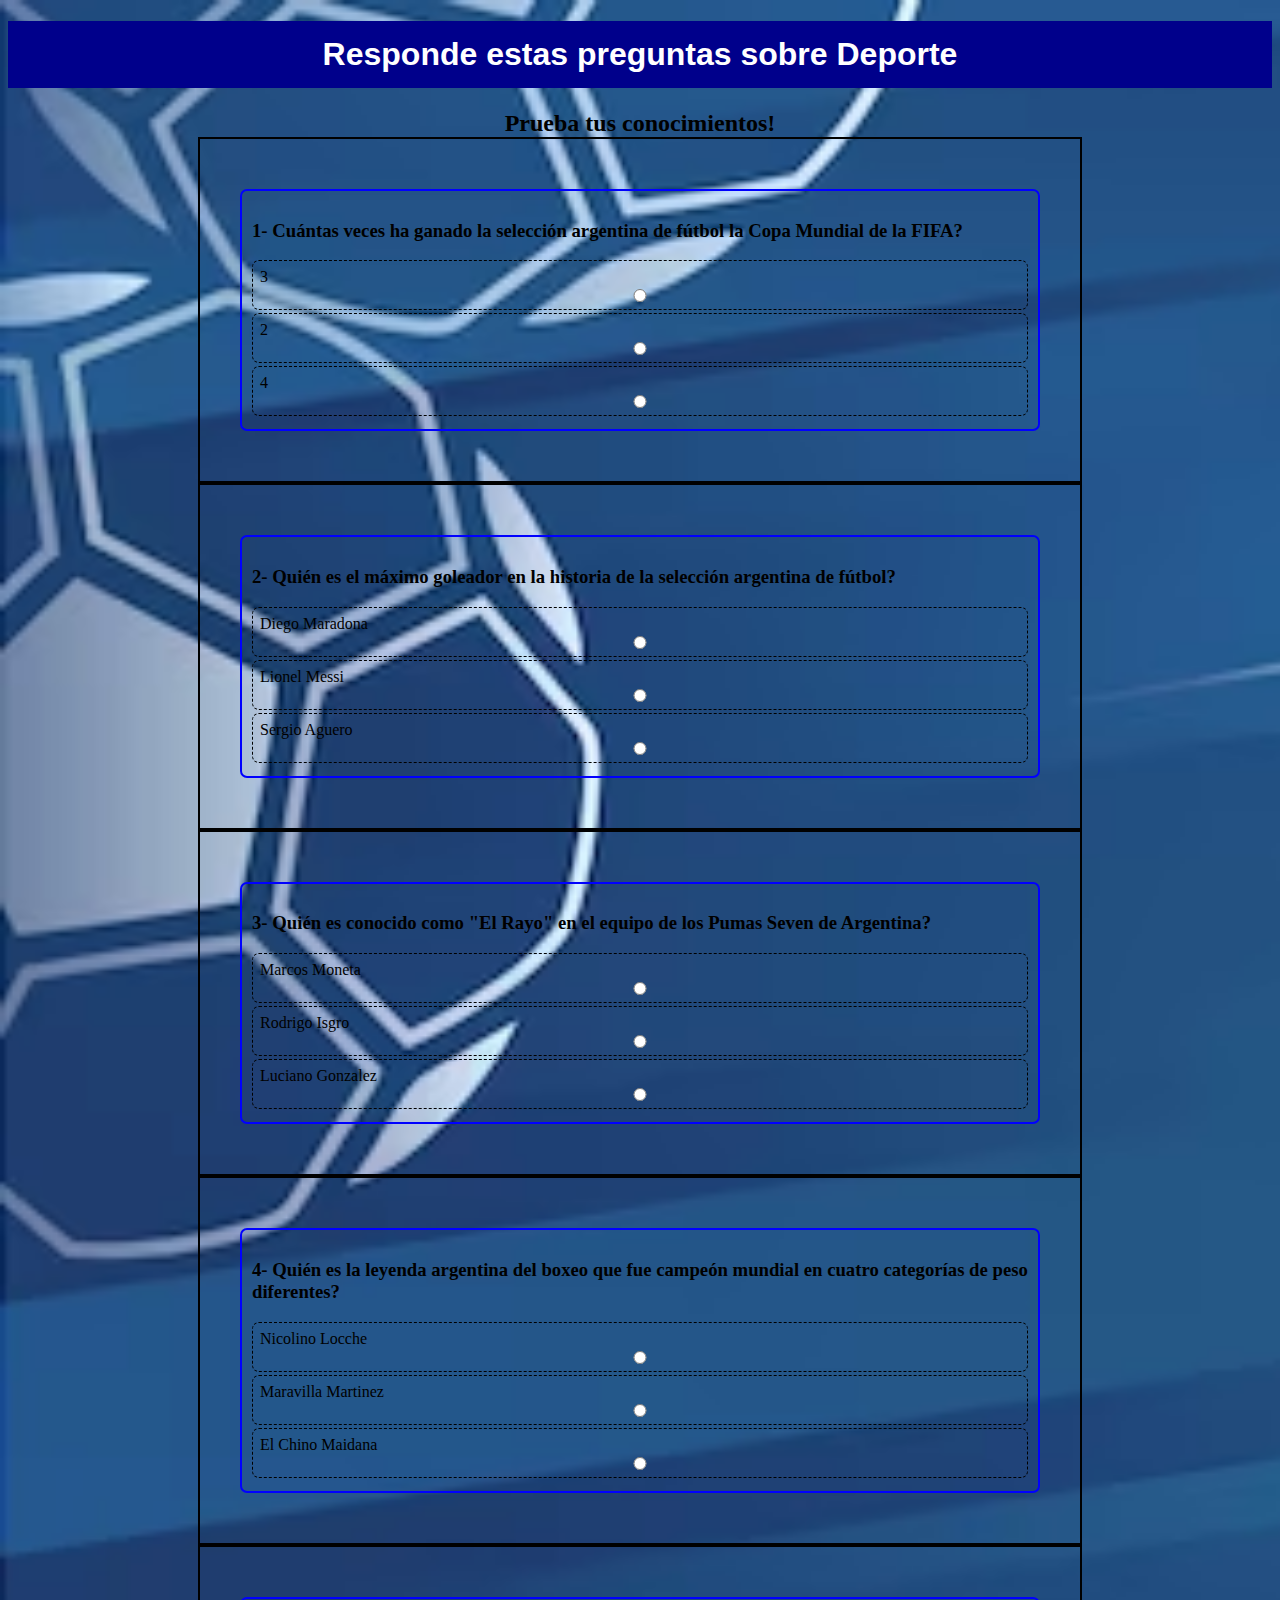
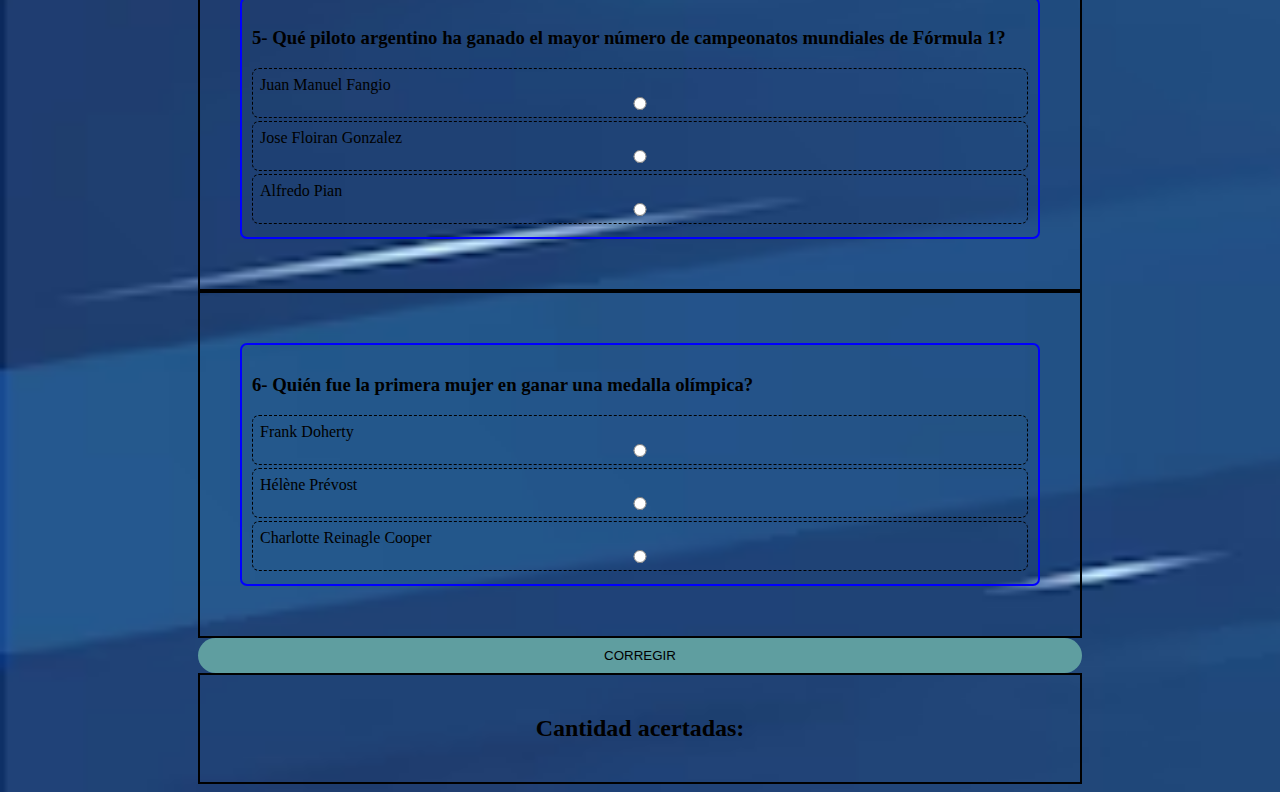
==== deporte.html @ 6086ae2c "Generados cambios" ====
<!DOCTYPE html>
<html lang="en">
<head>
    <link rel=preconnect" href="https://fonts.googleapis.com">
    <link rel="preconnect" href="https://fonts.gstatic.com" crossorigin>
    <link href="https://fonts.googleapis.com/css2?family=Anton&display=swap" rel="stylesheet">
    <link rel="shortcut icon" href="imagenes/fav_icono.png">
    <link rel="stylesheet" href="estilo.css">
    <meta charset="UTF-8">
    <meta content="Amparo_Aresca_y_Franco_Gorostiaga" name="nombre">
    <meta content=" quiz,cultura" name="keywords">
    <title>deporte</title>

</head>
<body class="contenido">
<header>
    <h1 class="tituloDep">Responde estas preguntas sobre Deporte</h1>
    <h2 class="tituloDep2">Prueba tus conocimientos!</h2>
</header>

<div>
    <section class="pr">
        <h3>1- Cuántas veces ha ganado la selección argentina de fútbol la Copa Mundial de la FIFA?</h3>
        <label for="p0">3
            <input type="radio" name="p0" id="p0" value="1">
        </label>
        <label for="p1">2
            <input type="radio" name="p0" id="p1" value="2">
        </label>
        <label for="p2">4
            <input type="radio" name="p0" id="p2" value="3">
        </label>
    </section>
</div>

<div>
    <section class="pr">
        <h3>2- Quién es el máximo goleador en la historia de la selección argentina de fútbol?</h3>
        <label for="p3"> Diego Maradona
            <input type="radio" name="p1" id="p3" value="1">
        </label>
        <label for="p4">Lionel Messi
            <input type="radio" name="p1" id="p4" value="2">
        </label>
        <label for="p5">Sergio Aguero
            <input type="radio" name="p1" id="p5" value="3">
        </label>
    </section>
</div>

<div>
    <section class="pr">
        <h3>3- Quién es conocido como "El Rayo" en el equipo de los Pumas Seven de Argentina?</h3>
        <label for="p6">Marcos Moneta
            <input type="radio" name="p2" id="p6" value="1">
        </label>
        <label for="p7">Rodrigo Isgro
            <input type="radio" name="p2" id="p7" value="2">
        </label>
        <label for="p8">Luciano Gonzalez
            <input type="radio" name="p2" id="p8" value="3">
        </label>
    </section>
</div>

<div>
    <section class="pr">
        <h3>4- Quién es la leyenda argentina del boxeo que fue campeón mundial en cuatro categorías de peso diferentes?</h3>
        <label for="p9">Nicolino Locche
            <input type="radio" name="p3" id="p9" value="1">
        </label>
        <label for="p10"> Maravilla Martinez
            <input type="radio" name="p3" id="p10" value="2">
        </label>
        <label for="p11">El Chino Maidana
            <input type="radio" name="p3" id="p11" value="3">
        </label>
    </section>
</div>

<div>
    <section class="pr">
        <h3>5- Qué piloto argentino ha ganado el mayor número de campeonatos mundiales de Fórmula 1?</h3>
        <label for="p12">Juan Manuel Fangio
            <input type="radio" name="p4" id="p12" value="1">
        </label>
        <label for="p13">Jose Floiran Gonzalez
            <input type="radio" name="p4" id="p13" value="2">
        </label>
        <label for="p14">Alfredo Pian
            <input type="radio" name="p4" id="p14" value="3">
        </label>
    </section>
</div>

<div>
    <section class="pr">
        <h3>6- Quién fue la primera mujer en ganar una medalla olímpica?</h3>
        <label for="p15">Frank Doherty
            <input type="radio" name="p5" id="p15" value="1">
        </label>
        <label for="p16">Hélène Prévost
            <input type="radio" name="p5" id="p16" value="2">
        </label>
        <label for="p16">Charlotte Reinagle Cooper
            <input type="radio" name="p5" id="p17" value="3">
        </label>
    </section>
</div>
<button class="botonDep">CORREGIR</button>

<div>
        <h2 class="tituloDep2">Cantidad acertadas:<span id="resultado"></span> </h2>
</div>

</body>
</html>
---- estilo.css ----
/*Estilo de Index*/
.PaginaPrincipal{
    background-color: beige;
    background-image: url("imagenes/fondo_quiz.jpg");
    background-size: cover;
    text-align: center;
    font-size: 26px;
}
.TituloPrincipal{
    border: 7px dashed lightpink;
    margin: 10px;
    padding: 5px 30px;
}
#principal{
    width: 100px;
    float: left;
}
.TituloPrincipal{
    font-family: sans-serif;
}
div.especial{
    border: none;
    margin: 30px;
    padding: 5px 30px;
}
a:link , a:visited{
    color: violet;
}
a:hover{
    font-size: 1.1em;
}
a:active{
    font-weight: bold;
}

/*Estilo de Geografia*/

.tituloGeo{
    background: #000;
    color: #fff;
    padding: 15px 0;
    text-align: center;
    font-family: sans-serif;

}
.paginaUno{
    background-image: url("imagenes/fondo_geo.jpeg");
    background-size: cover;

}

.tituloGeo2{
    text-align: center;
    border: none;
    margin: auto;
}
.p{
    border: none;
    border-radius: 7px;
    padding: 10px;
    margin: 10px 0;
}
.container{
    max-width: 700px;
    margin: auto;
    padding: 20px;
}
#p0{
    padding: 10px;
    font-size: 18px;
    width: 620px;
    display: block;
    border-radius: 10px;
    margin-right: auto;
    margin-left: auto;
}
#p1{
    padding: 10px;
    font-size: 18px;
    width: 620px;
    display: block;
    border-radius: 10px;
    margin-right: auto;
    margin-left: auto;
}
#p2{
    padding: 10px;
    font-size: 18px;
    width: 620px;
    display: block;
    border-radius: 10px;
    margin-right: auto;
    margin-left: auto;
}
#p3{
    padding: 10px;
    font-size: 18px;
    width: 620px;
    display: block;
    border-radius: 10px;
    margin-right: auto;
    margin-left: auto;
}
#p4{
    padding: 10px;
    font-size: 18px;
    width: 620px;
    display: block;
    border-radius: 10px;
    margin-right: auto;
    margin-left: auto;
}
#p5{
    padding: 10px;
    font-size: 18px;
    width: 620px;
    display: block;
    border-radius: 10px;
    margin-right: auto;
    margin-left: auto;
}
#p6{
    padding: 10px;
    font-size: 18px;
    width: 620px;
    display: block;
    border-radius: 10px;
    margin-right: auto;
    margin-left: auto;
}
#p7{
    padding: 10px;
    font-size: 18px;
    width: 620px;
    display: block;
    border-radius: 10px;
    margin-right: auto;
    margin-left: auto;
}
#p8{
    padding: 10px;
    font-size: 18px;
    width: 620px;
    display: block;
    border-radius: 10px;
    margin-right: auto;
    margin-left: auto;
}
#p9{
    padding: 10px;
    font-size: 18px;
    width: 620px;
    display: block;
    border-radius: 10px;
    margin-right: auto;
    margin-left: auto;
}
#p10{
    padding: 10px;
    font-size: 18px;
    width: 620px;
    display: block;
    border-radius: 10px;
    margin-right: auto;
    margin-left: auto;
}
#p11{
    padding: 10px;
    font-size: 18px;
    width: 620px;
    display: block;
    border-radius: 10px;
    margin-right: auto;
    margin-left: auto;
}
#p12{
    padding: 10px;
    font-size: 18px;
    width: 620px;
    display: block;
    border-radius: 10px;
    margin-right: auto;
    margin-left: auto;
}
#p13{
    padding: 10px;
    font-size: 18px;
    width: 620px;
    display: block;
    border-radius: 10px;
    margin-right: auto;
    margin-left: auto;
}
#p14{
    padding: 10px;
    font-size: 18px;
    width: 620px;
    display: block;
    border-radius: 10px;
    margin-right: auto;
    margin-left: auto;
}
#p15{
    padding: 10px;
    font-size: 18px;
    width: 620px;
    display: block;
    border-radius: 10px;
    margin-right: auto;
    margin-left: auto;
}
#p16{
    padding: 10px;
    font-size: 18px;
    width: 620px;
    display: block;
    border-radius: 10px;
    margin-right: auto;
    margin-left: auto;
}
#p17{
    padding: 10px;
    font-size: 18px;
    width: 620px;
    display: block;
    border-radius: 10px;
    margin-right: auto;
    margin-left: auto;
}
label{
    display: block;
    padding: 7px;
    border-radius: 7px;
    cursor: pointer;
    border: 1px solid #000000;
    margin-bottom: 3px;
}
label:hover{
    background: lightblue ;
}
.botonGeo{
    width: 60%;
    display: block;
    margin: auto;
    padding: 10px;
    cursor: pointer;
    background-color: aquamarine;
    border-radius: 20px;
    border: none;
}
.botonGeo:hover{
    background: lightseagreen;
}

/*Estilo de Deporte*/

.tituloDep{
    background: darkblue;
    color: #fff;
    padding: 15px 0;
    text-align: center;
    font-family: sans-serif;
}
.contenido{
    background-image: url("imagenes/fondo_depor.jpg");
    background-size: cover;
}
div{
    max-width: 800px;
    border: 2px solid black;
    margin: auto;
    padding: 40px;
}
.tituloDep2 {
    text-align: center;
    border: none;
    margin: auto;
}
.pr{
    border: 2px solid blue;
    border-radius: 7px;
    padding: 10px;
    margin: 10px 0;
}

label{
    display: block;
    padding: 7px;
    border-radius: 7px;
    cursor: pointer;
    border: 1px dashed #000000;
    margin-bottom: 3px;
}
label:hover{
    background: lightsteelblue ;
}
.botonDep{
    width: 70%;
    display: block;
    margin: auto;
    padding: 10px;
    cursor: pointer;
    background-color: cadetblue;
    border-radius: 20px;
    border: none;
}
.botonDep:hover{
    background: darkblue;
}

/*Estilo de Entretenimiento*/

.PaginaDos{
    background-color: lightpink;
    background: linear-gradient(to right, #f175b9, #ffa5b4);
}
.tituloEntre{
    background: plum;
    color: #fff;
    padding: 15px 0;
    text-align: center;
    font-family: sans-serif;
}
.tituloEntre2{
    text-align: center;
    border: none;
    margin: auto;
    color: slateblue;
}
.botonEntre{
    width: 40%;
    display: block;
    margin: auto;
    padding: 10px;
    cursor: pointer;
    background-color: lightpink;
    border-radius: 50px;
    border: none;
}
.botonEntre:hover{
    background: deeppink;
}
.entreteni{
    display: block;
    padding: 1px;
    border-radius: 0;
    cursor: pointer;
    border: none;
    margin-bottom: 2px;
}

.entreteni:hover{
    background: none;
}
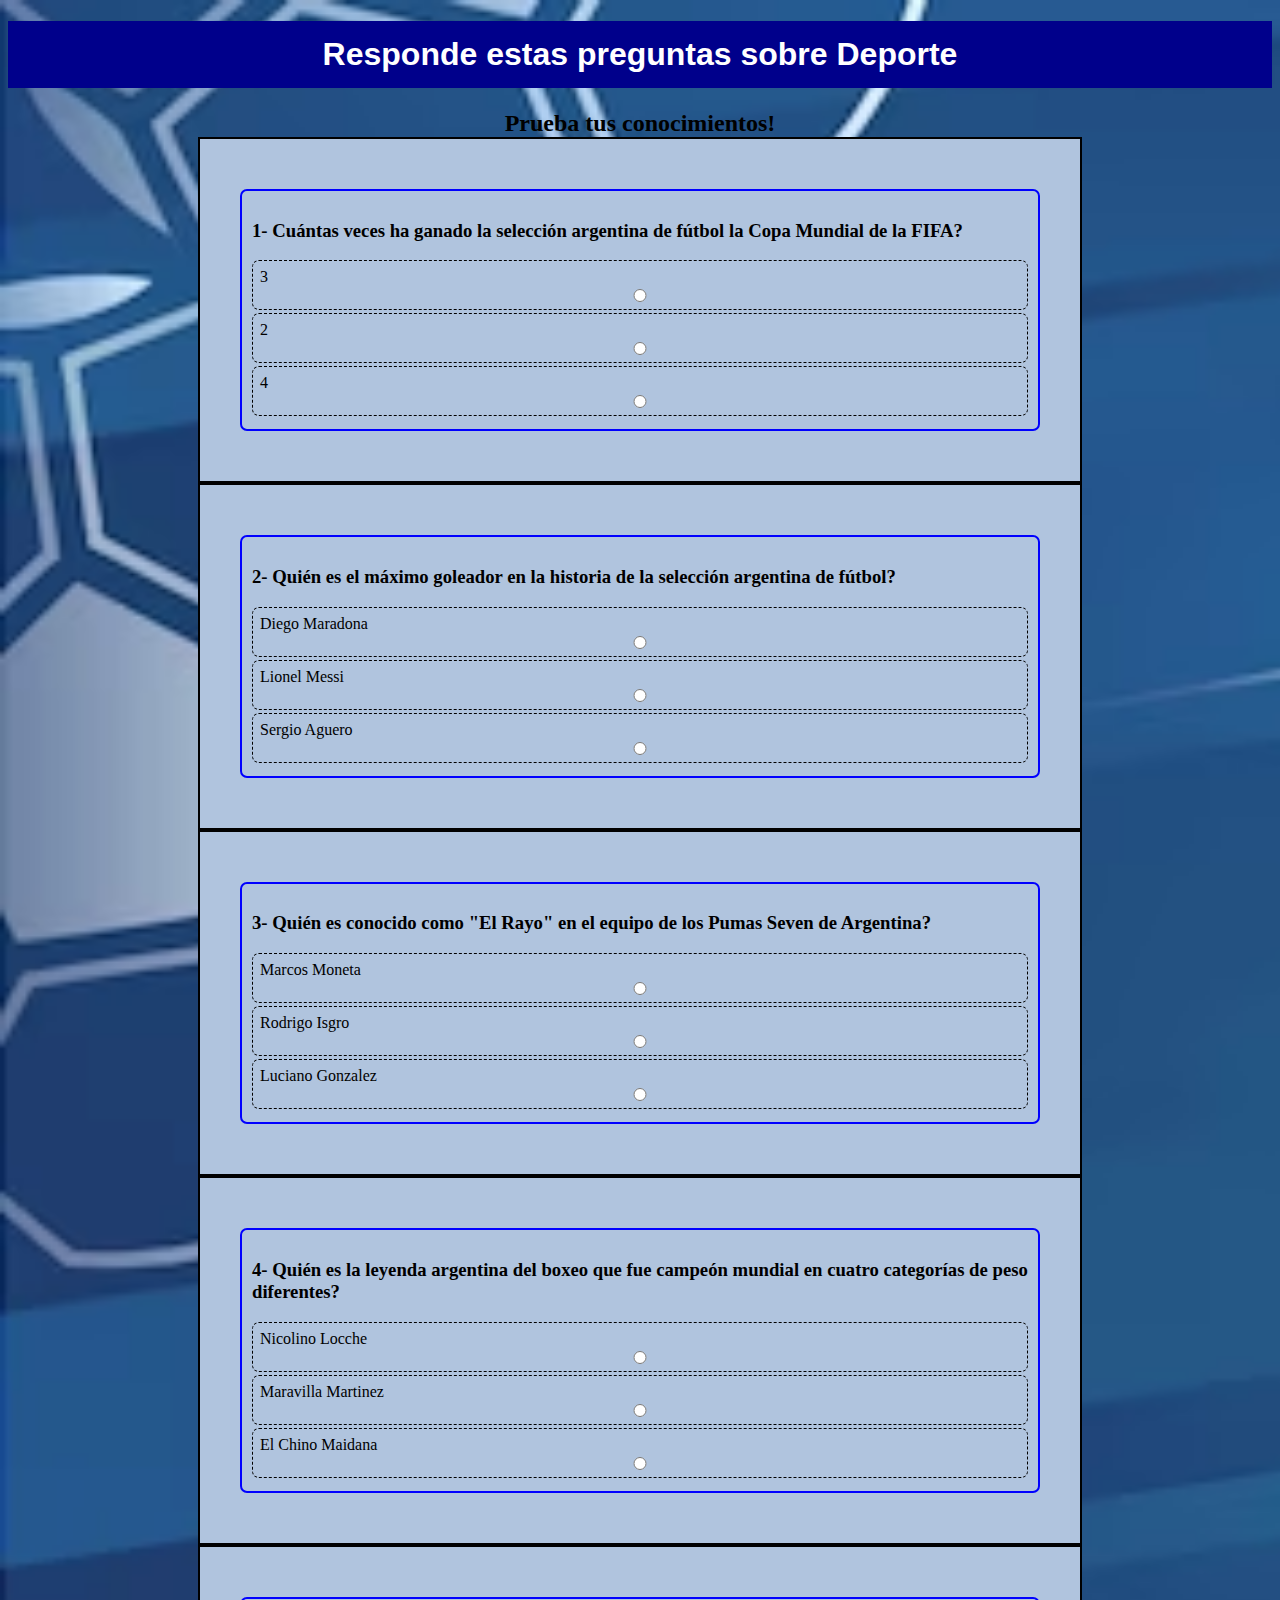
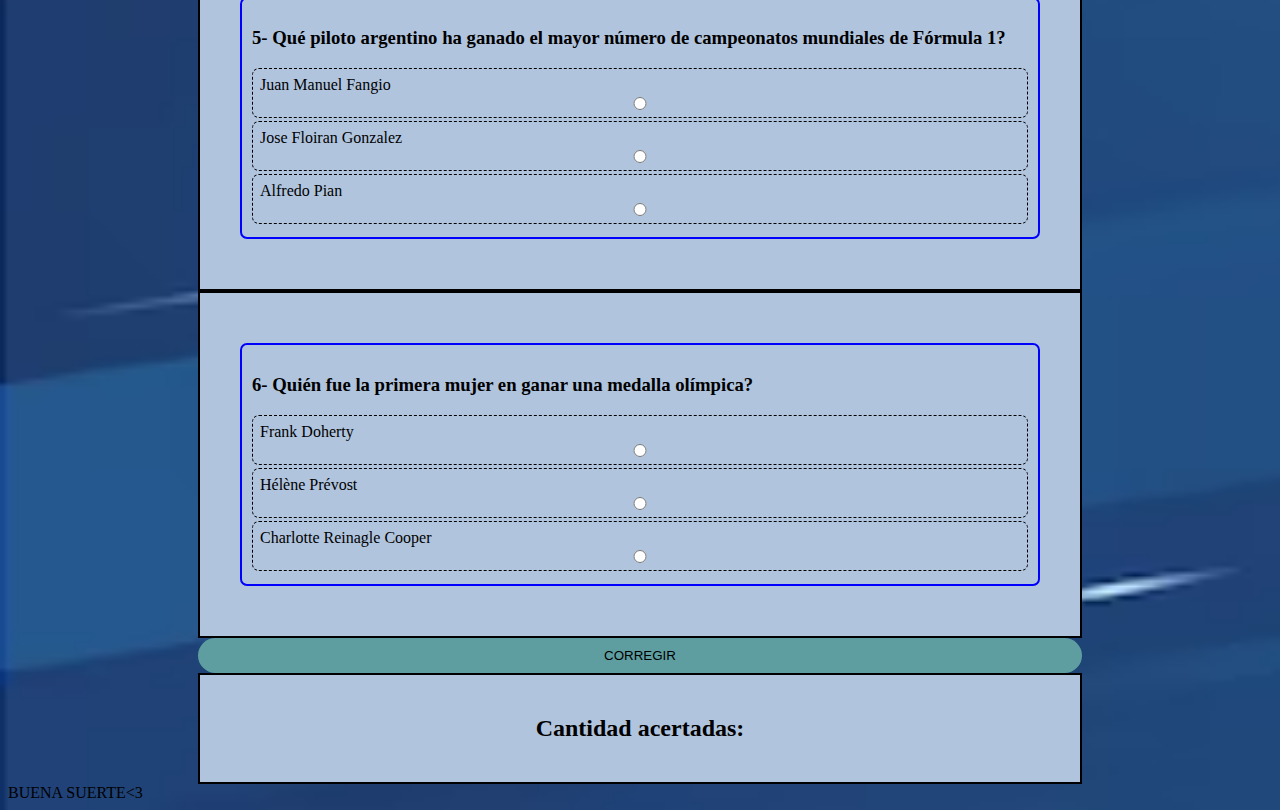
==== commit ae3c88c6: "se agrego footer" ====
--- a/deporte.html
+++ b/deporte.html
@@ -112,6 +112,8 @@
 <div>
         <h2 class="tituloDep2">Cantidad acertadas:<span id="resultado"></span> </h2>
 </div>
-
+<footer>
+    BUENA SUERTE<3
+</footer>
 </body>
-</html>+</html>
--- a/estilo.css
+++ b/estilo.css
@@ -266,6 +266,7 @@
     background-size: cover;
 }
 div{
+    background-color: lightsteelblue;
     max-width: 800px;
     border: 2px solid black;
     margin: auto;
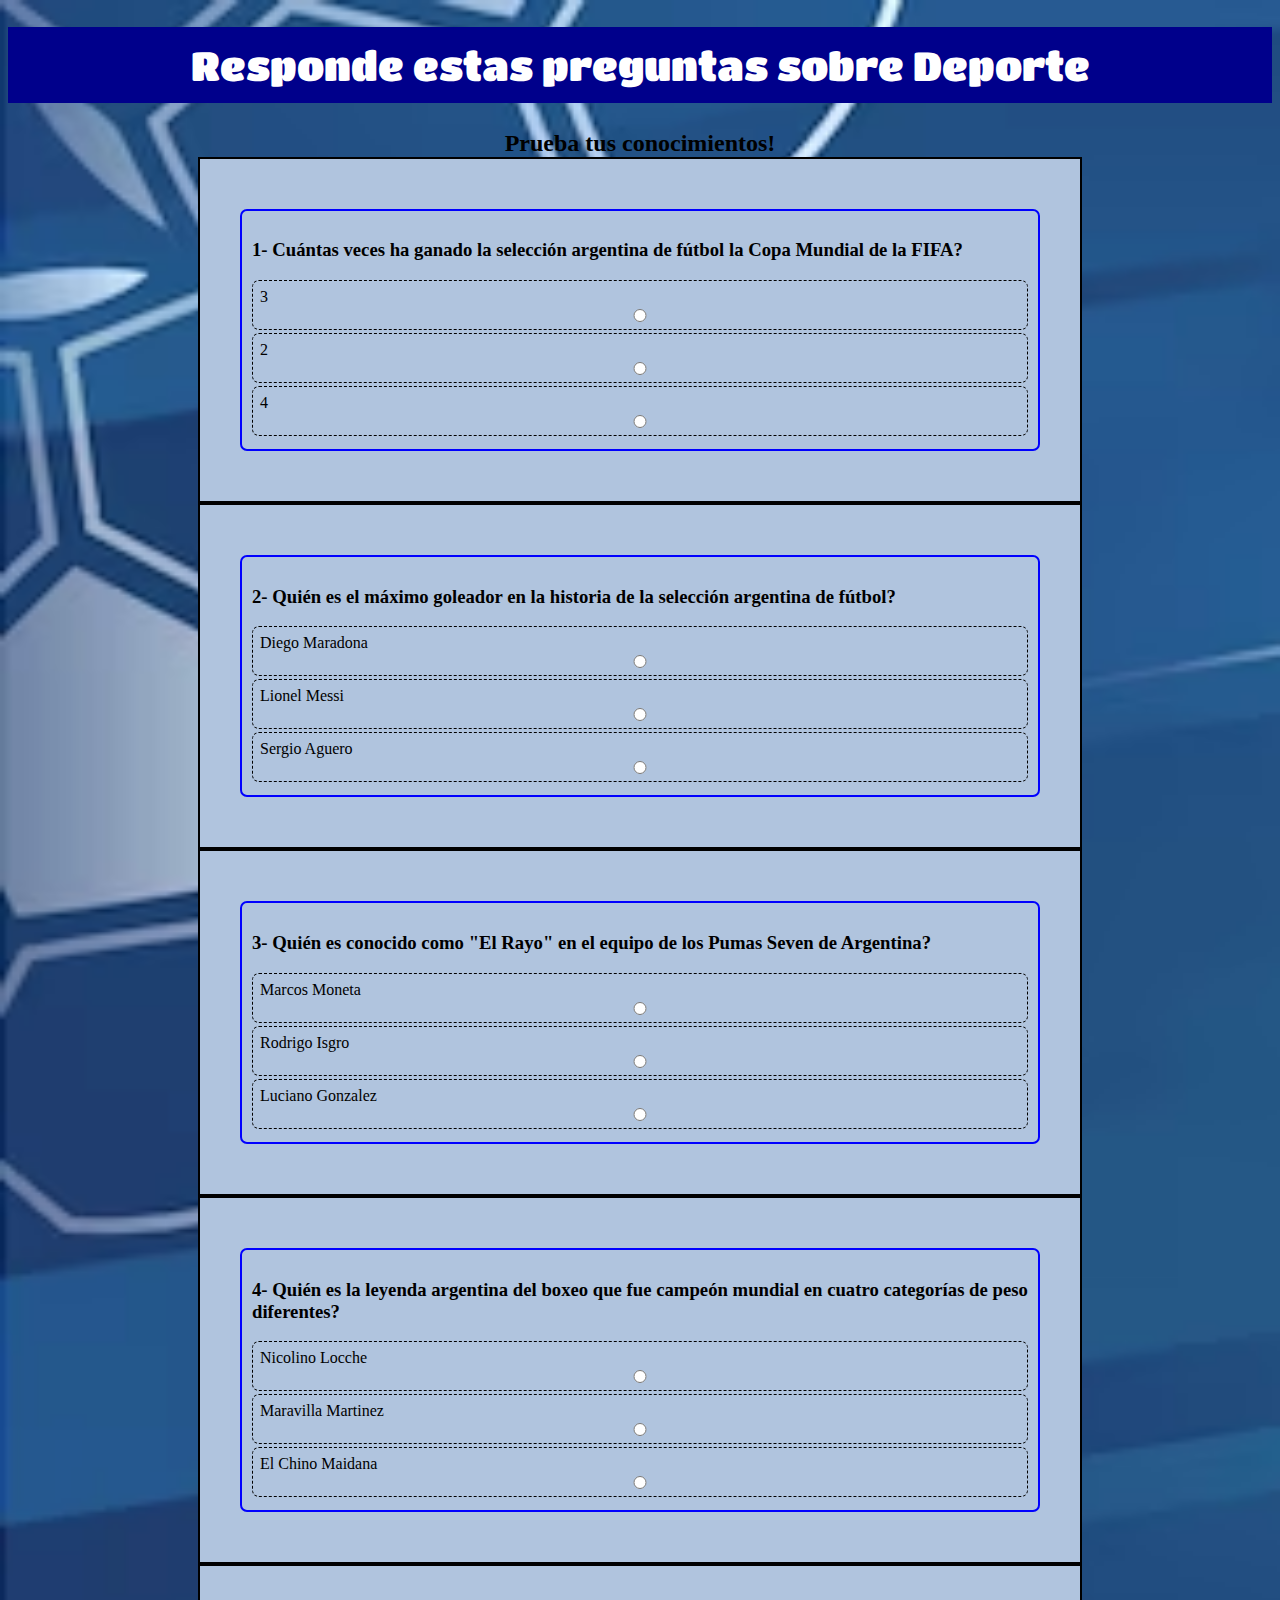
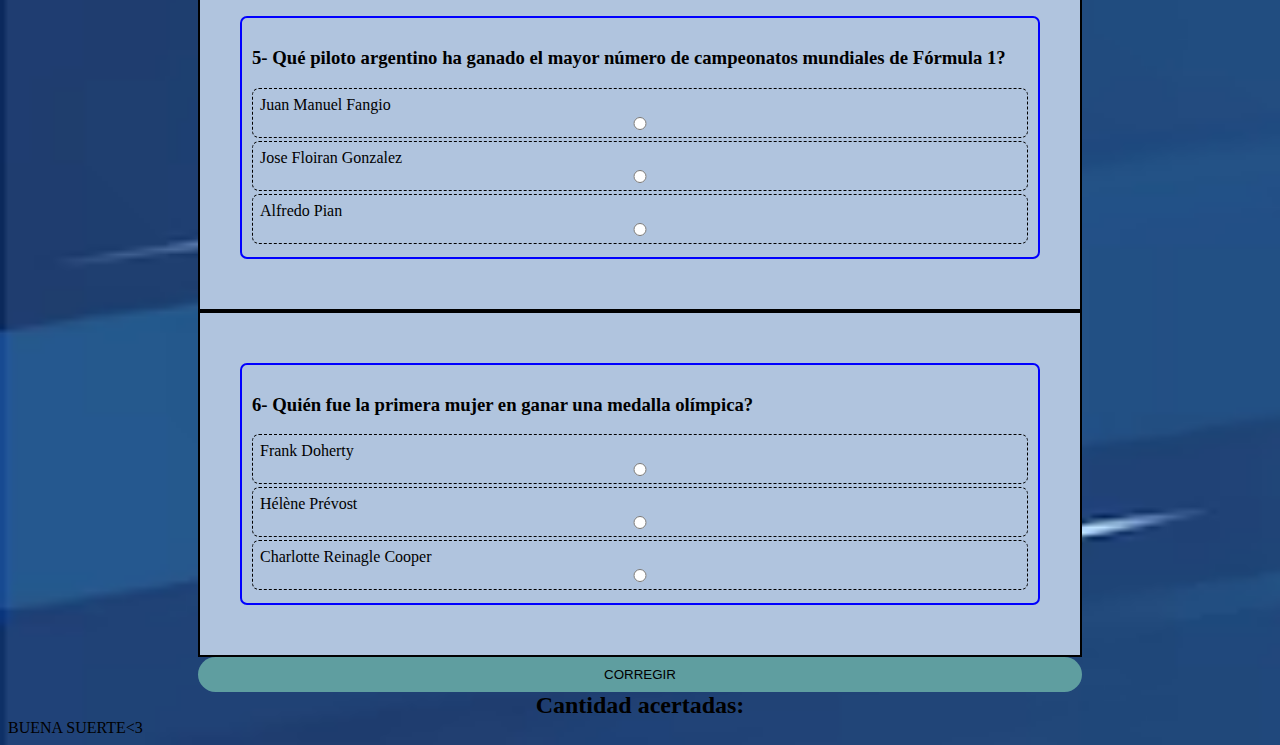
==== commit 4cf84b0e: "Update deporte.html" ====
--- a/deporte.html
+++ b/deporte.html
@@ -1,9 +1,9 @@
 <!DOCTYPE html>
 <html lang="en">
 <head>
-    <link rel=preconnect" href="https://fonts.googleapis.com">
+    <link rel="preconnect" href="https://fonts.googleapis.com">
     <link rel="preconnect" href="https://fonts.gstatic.com" crossorigin>
-    <link href="https://fonts.googleapis.com/css2?family=Anton&display=swap" rel="stylesheet">
+    <link href="https://fonts.googleapis.com/css2?family=Jersey+15&family=Titan+One&display=swap" rel="stylesheet">
     <link rel="shortcut icon" href="imagenes/fav_icono.png">
     <link rel="stylesheet" href="estilo.css">
     <meta charset="UTF-8">
@@ -18,7 +18,7 @@
     <h2 class="tituloDep2">Prueba tus conocimientos!</h2>
 </header>
 
-<div>
+<div class="deporte">
     <section class="pr">
         <h3>1- Cuántas veces ha ganado la selección argentina de fútbol la Copa Mundial de la FIFA?</h3>
         <label for="p0">3
@@ -33,7 +33,7 @@
     </section>
 </div>
 
-<div>
+<div class="deporte">
     <section class="pr">
         <h3>2- Quién es el máximo goleador en la historia de la selección argentina de fútbol?</h3>
         <label for="p3"> Diego Maradona
@@ -48,7 +48,7 @@
     </section>
 </div>
 
-<div>
+<div class="deporte">
     <section class="pr">
         <h3>3- Quién es conocido como "El Rayo" en el equipo de los Pumas Seven de Argentina?</h3>
         <label for="p6">Marcos Moneta
@@ -63,7 +63,7 @@
     </section>
 </div>
 
-<div>
+<div class="deporte">
     <section class="pr">
         <h3>4- Quién es la leyenda argentina del boxeo que fue campeón mundial en cuatro categorías de peso diferentes?</h3>
         <label for="p9">Nicolino Locche
@@ -78,7 +78,7 @@
     </section>
 </div>
 
-<div>
+<div class="deporte">
     <section class="pr">
         <h3>5- Qué piloto argentino ha ganado el mayor número de campeonatos mundiales de Fórmula 1?</h3>
         <label for="p12">Juan Manuel Fangio
@@ -93,7 +93,7 @@
     </section>
 </div>
 
-<div>
+<div class="deporte">
     <section class="pr">
         <h3>6- Quién fue la primera mujer en ganar una medalla olímpica?</h3>
         <label for="p15">Frank Doherty
@@ -112,6 +112,7 @@
 <div>
         <h2 class="tituloDep2">Cantidad acertadas:<span id="resultado"></span> </h2>
 </div>
+
 <footer>
     BUENA SUERTE<3
 </footer>
--- a/estilo.css
+++ b/estilo.css
@@ -16,8 +16,13 @@
     float: left;
 }
 .TituloPrincipal{
-    font-family: sans-serif;
-}
+        font-family: "Jersey 15", sans-serif;
+        font-weight: 400;
+        font-style: normal;
+    font-size: 80px;
+    }
+
+
 div.especial{
     border: none;
     margin: 30px;
@@ -40,11 +45,12 @@
     color: #fff;
     padding: 15px 0;
     text-align: center;
-    font-family: sans-serif;
-
+    font-family: "Titan One", sans-serif;
+    font-weight: 400;
+    font-style: normal;
 }
 .paginaUno{
-    background-image: url("imagenes/fondo_geo.jpeg");
+    background-image: url("imagenes/fondo_geog.jpg");
     background-size: cover;
 
 }
@@ -61,6 +67,7 @@
     margin: 10px 0;
 }
 .container{
+    background-color: lightsteelblue;
     max-width: 700px;
     margin: auto;
     padding: 20px;
@@ -259,14 +266,19 @@
     color: #fff;
     padding: 15px 0;
     text-align: center;
-    font-family: sans-serif;
+    font-family: "Titan One", sans-serif;
+    font-weight: 400;
+    font-style: normal;
+    font-size: 40px;
+
+
 }
 .contenido{
     background-image: url("imagenes/fondo_depor.jpg");
     background-size: cover;
 }
-div{
-    background-color: lightsteelblue;
+div.deporte{
+   background-color: lightsteelblue;
     max-width: 800px;
     border: 2px solid black;
     margin: auto;
@@ -293,7 +305,7 @@
     margin-bottom: 3px;
 }
 label:hover{
-    background: lightsteelblue ;
+    background: lightblue ;
 }
 .botonDep{
     width: 70%;
@@ -314,20 +326,26 @@
 .PaginaDos{
     background-color: lightpink;
     background: linear-gradient(to right, #f175b9, #ffa5b4);
+    text-align: center;
+    font-size: 18px;
 }
 .tituloEntre{
     background: plum;
     color: #fff;
     padding: 15px 0;
     text-align: center;
-    font-family: sans-serif;
+    font-family: "Titan One", sans-serif;
+    font-weight: 400;
+    font-style: normal;
 }
 .tituloEntre2{
     text-align: center;
     border: none;
     margin: auto;
     color: slateblue;
-}
+    font-size: 30px;
+}
+
 .botonEntre{
     width: 40%;
     display: block;
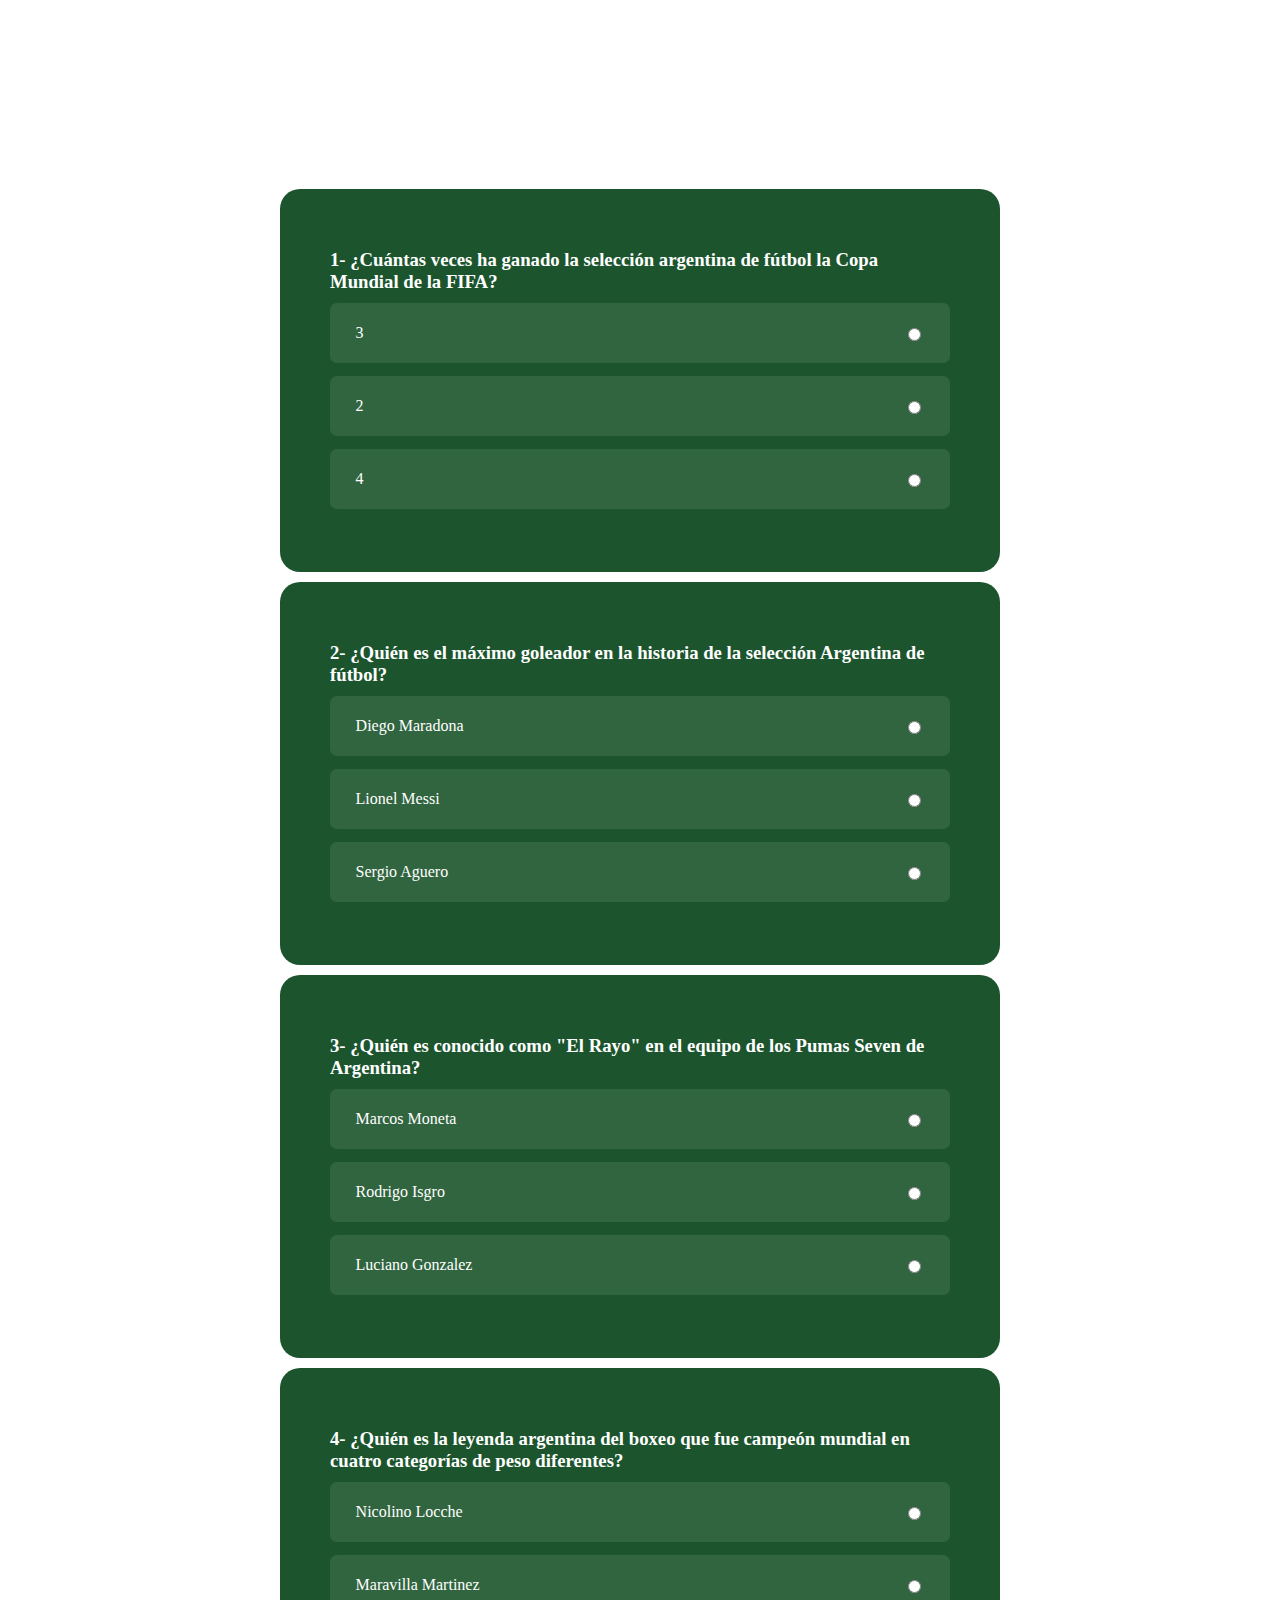
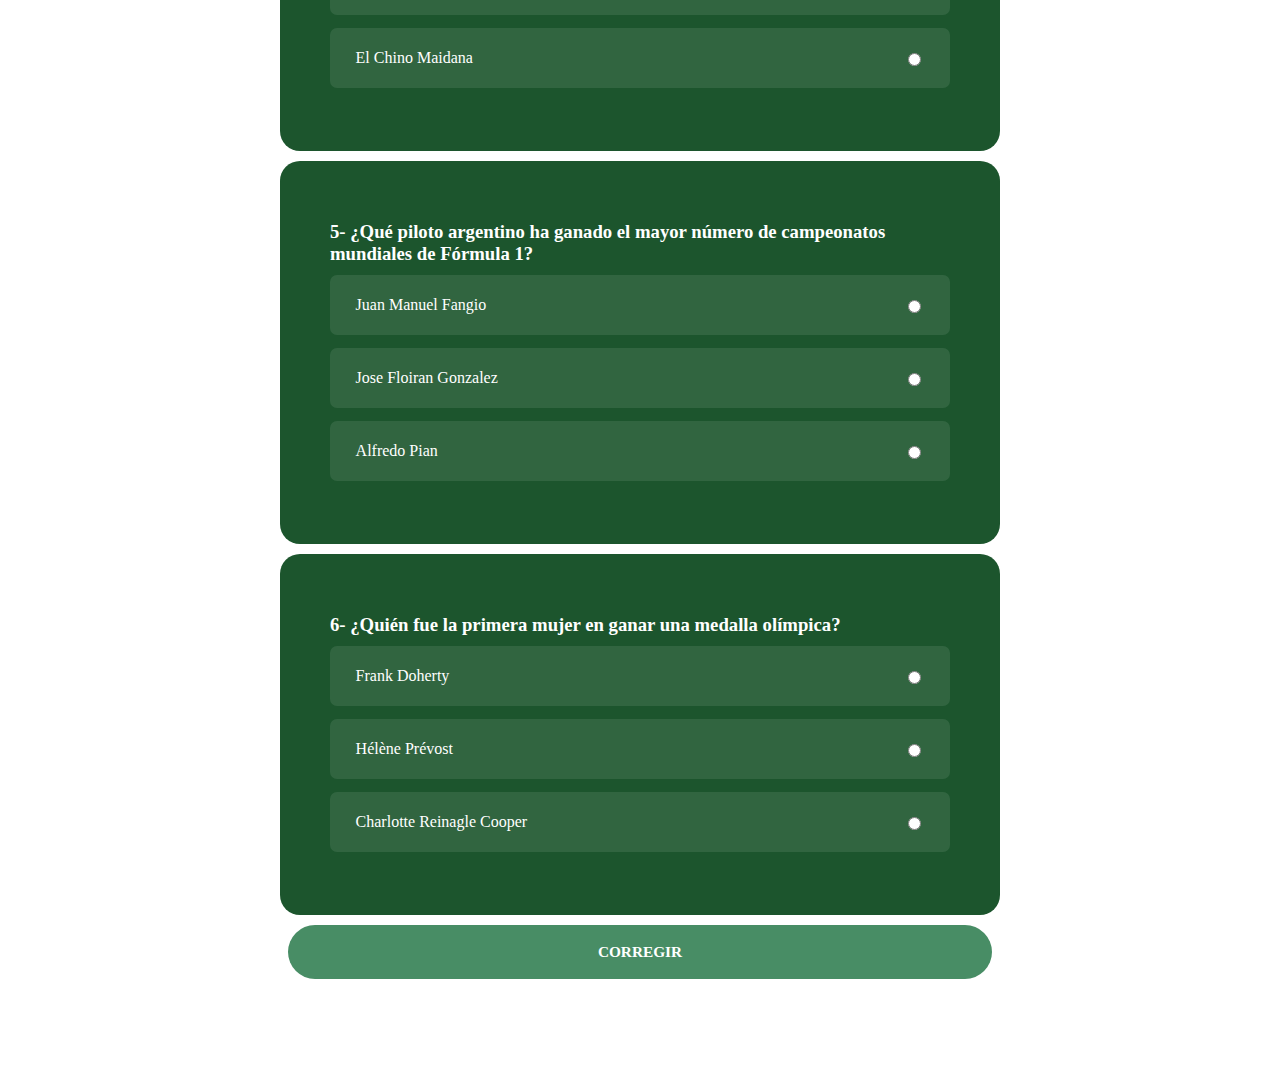
==== commit b246a415: "Add files via upload" ====
--- a/deporte.html
+++ b/deporte.html
@@ -8,113 +8,132 @@
     <link rel="stylesheet" href="estilo.css">
     <meta charset="UTF-8">
     <meta content="Amparo_Aresca_y_Franco_Gorostiaga" name="nombre">
-    <meta content=" quiz,cultura" name="keywords">
-    <title>deporte</title>
-
+    <meta content="cuestionario de preguntas sobre deporte" name="descripcion" >
+    <meta content="quiz,cultura" name="keywords">
+    <title>Deporte</title>
 </head>
-<body class="contenido">
+<body class="contenido" style="color: white;">
 <header>
     <h1 class="tituloDep">Responde estas preguntas sobre Deporte</h1>
-    <h2 class="tituloDep2">Prueba tus conocimientos!</h2>
+    <h2 class="tituloDep2">¡Prueba tus conocimientos!</h2>
 </header>
 
-<div class="deporte">
-    <section class="pr">
-        <h3>1- Cuántas veces ha ganado la selección argentina de fútbol la Copa Mundial de la FIFA?</h3>
-        <label for="p0">3
-            <input type="radio" name="p0" id="p0" value="1">
-        </label>
-        <label for="p1">2
-            <input type="radio" name="p0" id="p1" value="2">
-        </label>
-        <label for="p2">4
-            <input type="radio" name="p0" id="p2" value="3">
-        </label>
-    </section>
+<form id="quizzForm2">
+    <div class="deporte">
+        <section class="pr">
+            <h3>1- ¿Cuántas veces ha ganado la selección argentina de fútbol la Copa Mundial de la FIFA?</h3>
+            <label for="p0">
+                <p class="opcion">3</p>
+                <input type="radio" name="p0" id="p0" value="1">
+            </label>
+            <label for="p1">
+                <p class="opcion">2</p>
+                <input type="radio" name="p0" id="p1" value="2">
+            </label>
+            <label for="p2">
+                <p class="opcion">4</p>
+                <input type="radio" name="p0" id="p2" value="3">
+            </label>
+        </section>
+    </div>
+
+    <div class="deporte">
+        <section class="pr">
+            <h3>2- ¿Quién es el máximo goleador en la historia de la selección Argentina de fútbol?</h3>
+            <label for="p3">
+                <p class="opcion">Diego Maradona</p>
+                <input type="radio" name="p1" id="p3" value="1">
+            </label>
+            <label for="p4">
+                <p class="opcion">Lionel Messi</p>
+                <input type="radio" name="p1" id="p4" value="2">
+            </label>
+            <label for="p5">
+                <p class="opcion">Sergio Aguero</p>
+                <input type="radio" name="p1" id="p5" value="3">
+            </label>
+        </section>
+    </div>
+
+    <div class="deporte">
+        <section class="pr">
+            <h3>3- ¿Quién es conocido como "El Rayo" en el equipo de los Pumas Seven de Argentina?</h3>
+            <label for="p6">
+                <p class="opcion">Marcos Moneta</p>
+                <input type="radio" name="p2" id="p6" value="1">
+            </label>
+            <label for="p7">
+                <p class="opcion">Rodrigo Isgro</p>
+                <input type="radio" name="p2" id="p7" value="2">
+            </label>
+            <label for="p8">
+                <p class="opcion">Luciano Gonzalez</p>
+                <input type="radio" name="p2" id="p8" value="3">
+            </label>
+        </section>
+    </div>
+
+    <div class="deporte">
+        <section class="pr">
+            <h3>4- ¿Quién es la leyenda argentina del boxeo que fue campeón mundial en cuatro categorías de peso diferentes?</h3>
+            <label for="p9">
+                <p class="opcion">Nicolino Locche</p>
+                <input type="radio" name="p3" id="p9" value="1">
+            </label>
+            <label for="p10">
+                <p class="opcion">Maravilla Martinez</p>
+                <input type="radio" name="p3" id="p10" value="2">
+            </label>
+            <label for="p11">
+                <p class="opcion">El Chino Maidana</p>
+                <input type="radio" name="p3" id="p11" value="3">
+            </label>
+        </section>
+    </div>
+
+    <div class="deporte">
+        <section class="pr">
+            <h3>5- ¿Qué piloto argentino ha ganado el mayor número de campeonatos mundiales de Fórmula 1?</h3>
+            <label for="p12">
+                <p class="opcion">Juan Manuel Fangio</p>
+                <input type="radio" name="p4" id="p12" value="1">
+            </label>
+            <label for="p13">
+                <p class="opcion">Jose Floiran Gonzalez</p>
+                <input type="radio" name="p4" id="p13" value="2">
+            </label>
+            <label for="p14">
+                <p class="opcion">Alfredo Pian</p>
+                <input type="radio" name="p4" id="p14" value="3">
+            </label>
+        </section>
+    </div>
+
+    <div class="deporte">
+        <section class="pr">
+            <h3>6- ¿Quién fue la primera mujer en ganar una medalla olímpica?</h3>
+            <label for="p15">
+                <p class="opcion">Frank Doherty</p>
+                <input type="radio" name="p5" id="p15" value="1">
+            </label>
+            <label for="p16">
+                <p class="opcion">Hélène Prévost</p>
+                <input type="radio" name="p5" id="p16" value="2">
+            </label>
+            <label for="p17">
+                <p class="opcion">Charlotte Reinagle Cooper</p>
+                <input type="radio" name="p5" id="p17" value="3">
+            </label>
+        </section>
+    </div>
+    <button class="botonDep" type="button" onclick="evaluateQuiz2()">CORREGIR</button>
+</form>
+
+<div>
+    <h2 class="tituloDep2">Cantidad acertadas: <span id="resultado"></span></h2>
 </div>
 
-<div class="deporte">
-    <section class="pr">
-        <h3>2- Quién es el máximo goleador en la historia de la selección argentina de fútbol?</h3>
-        <label for="p3"> Diego Maradona
-            <input type="radio" name="p1" id="p3" value="1">
-        </label>
-        <label for="p4">Lionel Messi
-            <input type="radio" name="p1" id="p4" value="2">
-        </label>
-        <label for="p5">Sergio Aguero
-            <input type="radio" name="p1" id="p5" value="3">
-        </label>
-    </section>
-</div>
-
-<div class="deporte">
-    <section class="pr">
-        <h3>3- Quién es conocido como "El Rayo" en el equipo de los Pumas Seven de Argentina?</h3>
-        <label for="p6">Marcos Moneta
-            <input type="radio" name="p2" id="p6" value="1">
-        </label>
-        <label for="p7">Rodrigo Isgro
-            <input type="radio" name="p2" id="p7" value="2">
-        </label>
-        <label for="p8">Luciano Gonzalez
-            <input type="radio" name="p2" id="p8" value="3">
-        </label>
-    </section>
-</div>
-
-<div class="deporte">
-    <section class="pr">
-        <h3>4- Quién es la leyenda argentina del boxeo que fue campeón mundial en cuatro categorías de peso diferentes?</h3>
-        <label for="p9">Nicolino Locche
-            <input type="radio" name="p3" id="p9" value="1">
-        </label>
-        <label for="p10"> Maravilla Martinez
-            <input type="radio" name="p3" id="p10" value="2">
-        </label>
-        <label for="p11">El Chino Maidana
-            <input type="radio" name="p3" id="p11" value="3">
-        </label>
-    </section>
-</div>
-
-<div class="deporte">
-    <section class="pr">
-        <h3>5- Qué piloto argentino ha ganado el mayor número de campeonatos mundiales de Fórmula 1?</h3>
-        <label for="p12">Juan Manuel Fangio
-            <input type="radio" name="p4" id="p12" value="1">
-        </label>
-        <label for="p13">Jose Floiran Gonzalez
-            <input type="radio" name="p4" id="p13" value="2">
-        </label>
-        <label for="p14">Alfredo Pian
-            <input type="radio" name="p4" id="p14" value="3">
-        </label>
-    </section>
-</div>
-
-<div class="deporte">
-    <section class="pr">
-        <h3>6- Quién fue la primera mujer en ganar una medalla olímpica?</h3>
-        <label for="p15">Frank Doherty
-            <input type="radio" name="p5" id="p15" value="1">
-        </label>
-        <label for="p16">Hélène Prévost
-            <input type="radio" name="p5" id="p16" value="2">
-        </label>
-        <label for="p16">Charlotte Reinagle Cooper
-            <input type="radio" name="p5" id="p17" value="3">
-        </label>
-    </section>
-</div>
-<button class="botonDep">CORREGIR</button>
-
-<div>
-        <h2 class="tituloDep2">Cantidad acertadas:<span id="resultado"></span> </h2>
-</div>
-
-<footer>
-    BUENA SUERTE<3
-</footer>
+<a class="volverButton" href="index.html">Volver al inicio</a>
+<script src="main.js"></script>
 </body>
-</html>
+</html>--- a/estilo.css
+++ b/estilo.css
@@ -1,4 +1,21 @@
 /*Estilo de Index*/
+
+body{
+    font-family: 'Poppins';
+    .Menu{
+        a{
+            color: #726464 ;
+
+        }
+    }
+}
+a{
+    color: white;
+    transition: all .5s;
+}
+a:link, a:visited {
+    color: rgb(255, 255, 255) ;
+}
 .PaginaPrincipal{
     background-color: beige;
     background-image: url("imagenes/fondo_quiz.jpg");
@@ -41,7 +58,7 @@
 /*Estilo de Geografia*/
 
 .tituloGeo{
-    background: #000;
+
     color: #fff;
     padding: 15px 0;
     text-align: center;
@@ -50,219 +67,246 @@
     font-style: normal;
 }
 .paginaUno{
-    background-image: url("imagenes/fondo_geog.jpg");
+    background-image: url("imagenes/fondoGeo.jpg");
     background-size: cover;
+    background-attachment: fixed;
+
 
 }
 
 .tituloGeo2{
-    text-align: center;
-    border: none;
-    margin: auto;
+    color: #ffffff;
+    text-align: center;
+    border: none;
+    margin: auto;
+    margin-bottom: 2vh;
+}
+.aciertos{
+    padding-block: 5vh;
 }
 .p{
     border: none;
     border-radius: 7px;
     padding: 10px;
-    margin: 10px 0;
+    display: flex;
+    flex-direction: column;
+    gap: 10px;
+    h3{
+        margin-block: 0;
+        margin-bottom: .7em;
+    }
+
+}
+#quizForm{
+    display: flex;
+    flex-direction: column;
+    gap: 2vh;
 }
 .container{
-    background-color: lightsteelblue;
-    max-width: 700px;
+    background-color: #84c3ec;
+    width: 50vw;
     margin: auto;
     padding: 20px;
-}
+    border-radius: 20px;
+    .p{
+        label{
+            display: flex;
+            align-items: center;
+            justify-content: space-between;
+            padding-inline: 2vw;
+            background-color:#5d9bc554;
+            }
+            label:hover{
+                background: #5d9bc5;
+                transition: all .5s;
+            }
+        }
+    }
+
+
 #p0{
     padding: 10px;
     font-size: 18px;
-    width: 620px;
-    display: block;
-    border-radius: 10px;
-    margin-right: auto;
-    margin-left: auto;
+
+    display: block;
+    border-radius: 10px;
+
 }
 #p1{
     padding: 10px;
     font-size: 18px;
-    width: 620px;
-    display: block;
-    border-radius: 10px;
-    margin-right: auto;
-    margin-left: auto;
+
+    display: block;
+    border-radius: 10px;
+
 }
 #p2{
     padding: 10px;
     font-size: 18px;
-    width: 620px;
-    display: block;
-    border-radius: 10px;
-    margin-right: auto;
-    margin-left: auto;
+
+    display: block;
+    border-radius: 10px;
+
 }
 #p3{
     padding: 10px;
     font-size: 18px;
-    width: 620px;
-    display: block;
-    border-radius: 10px;
-    margin-right: auto;
-    margin-left: auto;
+
+    display: block;
+    border-radius: 10px;
+
 }
 #p4{
     padding: 10px;
     font-size: 18px;
-    width: 620px;
-    display: block;
-    border-radius: 10px;
-    margin-right: auto;
-    margin-left: auto;
+
+    display: block;
+    border-radius: 10px;
+
 }
 #p5{
     padding: 10px;
     font-size: 18px;
-    width: 620px;
-    display: block;
-    border-radius: 10px;
-    margin-right: auto;
-    margin-left: auto;
+
+    display: block;
+    border-radius: 10px;
+
 }
 #p6{
     padding: 10px;
     font-size: 18px;
-    width: 620px;
-    display: block;
-    border-radius: 10px;
-    margin-right: auto;
-    margin-left: auto;
+
+    display: block;
+    border-radius: 10px;
+
 }
 #p7{
     padding: 10px;
     font-size: 18px;
-    width: 620px;
-    display: block;
-    border-radius: 10px;
-    margin-right: auto;
-    margin-left: auto;
+
+    display: block;
+    border-radius: 10px;
+
 }
 #p8{
     padding: 10px;
     font-size: 18px;
-    width: 620px;
-    display: block;
-    border-radius: 10px;
-    margin-right: auto;
-    margin-left: auto;
+
+    display: block;
+    border-radius: 10px;
+
 }
 #p9{
     padding: 10px;
     font-size: 18px;
-    width: 620px;
-    display: block;
-    border-radius: 10px;
-    margin-right: auto;
-    margin-left: auto;
+
+    display: block;
+    border-radius: 10px;
+
 }
 #p10{
     padding: 10px;
     font-size: 18px;
-    width: 620px;
-    display: block;
-    border-radius: 10px;
-    margin-right: auto;
-    margin-left: auto;
+
+    display: block;
+    border-radius: 10px;
+
 }
 #p11{
     padding: 10px;
     font-size: 18px;
-    width: 620px;
-    display: block;
-    border-radius: 10px;
-    margin-right: auto;
-    margin-left: auto;
+
+    display: block;
+    border-radius: 10px;
+
 }
 #p12{
     padding: 10px;
     font-size: 18px;
-    width: 620px;
-    display: block;
-    border-radius: 10px;
-    margin-right: auto;
-    margin-left: auto;
+
+    display: block;
+    border-radius: 10px;
+
 }
 #p13{
     padding: 10px;
     font-size: 18px;
-    width: 620px;
-    display: block;
-    border-radius: 10px;
-    margin-right: auto;
-    margin-left: auto;
+
+    display: block;
+    border-radius: 10px;
+
 }
 #p14{
     padding: 10px;
     font-size: 18px;
-    width: 620px;
-    display: block;
-    border-radius: 10px;
-    margin-right: auto;
-    margin-left: auto;
+
+    display: block;
+    border-radius: 10px;
+
 }
 #p15{
     padding: 10px;
     font-size: 18px;
-    width: 620px;
-    display: block;
-    border-radius: 10px;
-    margin-right: auto;
-    margin-left: auto;
+
+    display: block;
+    border-radius: 10px;
+
 }
 #p16{
     padding: 10px;
     font-size: 18px;
-    width: 620px;
-    display: block;
-    border-radius: 10px;
-    margin-right: auto;
-    margin-left: auto;
+
+    display: block;
+    border-radius: 10px;
+
 }
 #p17{
     padding: 10px;
     font-size: 18px;
-    width: 620px;
-    display: block;
-    border-radius: 10px;
-    margin-right: auto;
-    margin-left: auto;
+
+    display: block;
+    border-radius: 10px;
+
 }
 label{
     display: block;
     padding: 7px;
     border-radius: 7px;
     cursor: pointer;
-    border: 1px solid #000000;
     margin-bottom: 3px;
 }
-label:hover{
-    background: lightblue ;
-}
+
 .botonGeo{
-    width: 60%;
-    display: block;
-    margin: auto;
-    padding: 10px;
+    font-family: 'Poppins';
+    font-size: 1.7vh;
+    font-weight: 600;
+    width: 53vw;
+    display: block;
+    margin: auto;
+    padding: 2vh;
     cursor: pointer;
-    background-color: aquamarine;
-    border-radius: 20px;
+    background-color: rgb(127, 208, 255);
+    border-radius: 100px;
     border: none;
 }
 .botonGeo:hover{
-    background: lightseagreen;
+    transition: all .5s;
+    background: rgb(76, 145, 185);
+}
+.volverButton{
+    color: white !important;
+    display: flex;
+    text-decoration: none;
+    align-items: center;
+    justify-content: center;
+    width: 100%;
 }
 
 /*Estilo de Deporte*/
 
 .tituloDep{
-    background: darkblue;
+
+
     color: #fff;
     padding: 15px 0;
     text-align: center;
@@ -274,63 +318,92 @@
 
 }
 .contenido{
-    background-image: url("imagenes/fondo_depor.jpg");
+    background-image: url("imagenes/fondoDep.jpg");
     background-size: cover;
+    background-attachment: fixed;
+}
+#quizzForm2{
+    display: flex;
+    flex-direction: column;
+    gap: 10px;
 }
 div.deporte{
-   background-color: lightsteelblue;
-    max-width: 800px;
-    border: 2px solid black;
+   background-color: rgb(28, 85, 45);
+    width: 50vw;
+    border-radius: 20px;
     margin: auto;
     padding: 40px;
+    h3{
+        margin: 0px;
+    }
 }
 .tituloDep2 {
     text-align: center;
     border: none;
-    margin: auto;
+    margin-bottom:2rem;
 }
 .pr{
-    border: 2px solid blue;
+    display: flex;
+    flex-direction: column;
+    gap: 10px;
     border-radius: 7px;
     padding: 10px;
     margin: 10px 0;
-}
-
-label{
-    display: block;
-    padding: 7px;
-    border-radius: 7px;
+    label{
+        display: flex;
+        justify-content: space-between;
+        padding: 5px;
+        border-radius: 7px;
+        cursor: pointer;
+
+        background: #ffffff18;
+        margin-bottom: 3px;
+        display: flex;
+        align-items: center;
+        justify-content: space-between;
+        padding-inline: 2vw;
+        label:hover{
+    
+            transition: all .5s;
+        }
+    }
+    label:hover{
+        background: rgba(0, 0, 0, 0.178) ;
+    }
+}
+
+
+.botonDep{
+    color: white;
+    font-family: 'Poppins';
+    font-size: 1.7vh;
+    font-weight: 600;
+    width: 55vw;
+    display: block;
+    margin: auto;
+    padding: 2vh;
     cursor: pointer;
-    border: 1px dashed #000000;
-    margin-bottom: 3px;
-}
-label:hover{
-    background: lightblue ;
-}
-.botonDep{
-    width: 70%;
-    display: block;
-    margin: auto;
-    padding: 10px;
-    cursor: pointer;
-    background-color: cadetblue;
-    border-radius: 20px;
+    background-color: rgb(72, 141, 101);
+    border-radius: 100px;
     border: none;
 }
 .botonDep:hover{
-    background: darkblue;
+    background-color: rgb(46, 100, 69);
+    transition: all .5s;
 }
 
 /*Estilo de Entretenimiento*/
 
 .PaginaDos{
-    background-color: lightpink;
-    background: linear-gradient(to right, #f175b9, #ffa5b4);
+
+    background-image: url(imagenes/fondoEnt.jpg);
+    background-attachment: fixed;
     text-align: center;
     font-size: 18px;
 }
 .tituloEntre{
-    background: plum;
+    background-color: #631e1e;
+    box-shadow: 10px 10px 20px 0px #00000056;
     color: #fff;
     padding: 15px 0;
     text-align: center;
@@ -339,25 +412,52 @@
     font-style: normal;
 }
 .tituloEntre2{
-    text-align: center;
-    border: none;
-    margin: auto;
-    color: slateblue;
+    color: white;
+    text-align: center;
+    border: none;
+    margin-bottom: 1.8rem;
     font-size: 30px;
 }
-
+#quizzForm3{
+    display: flex;
+    align-items: center;
+    justify-content: center;
+    flex-direction: column;
+    gap: 20px;
+}
+.pre{
+    color: white;
+    display: flex;
+    justify-content: center;
+    align-items: center;
+    flex-direction: column;
+    background-color: #631e1e;
+    width: 45vw;
+    border-radius: 20px;
+    height: 25vh;
+    h3{
+        margin-block-start: 0;
+        margin-block-end: 2em;
+        font-size: 110%;
+    }
+}
 .botonEntre{
-    width: 40%;
-    display: block;
-    margin: auto;
-    padding: 10px;
+    color: white;
+    font-family: 'Poppins';
+    font-size: 1.7vh;
+    font-weight: 600;
+    width: 55vw;
+    display: block;
+    margin: auto;
+    padding: 2vh;
     cursor: pointer;
-    background-color: lightpink;
-    border-radius: 50px;
+    background-color: #742222;
+    border-radius: 100px;
     border: none;
 }
 .botonEntre:hover{
-    background: deeppink;
+    background: #551d1d;
+    transition: all .5s;
 }
 .entreteni{
     display: block;
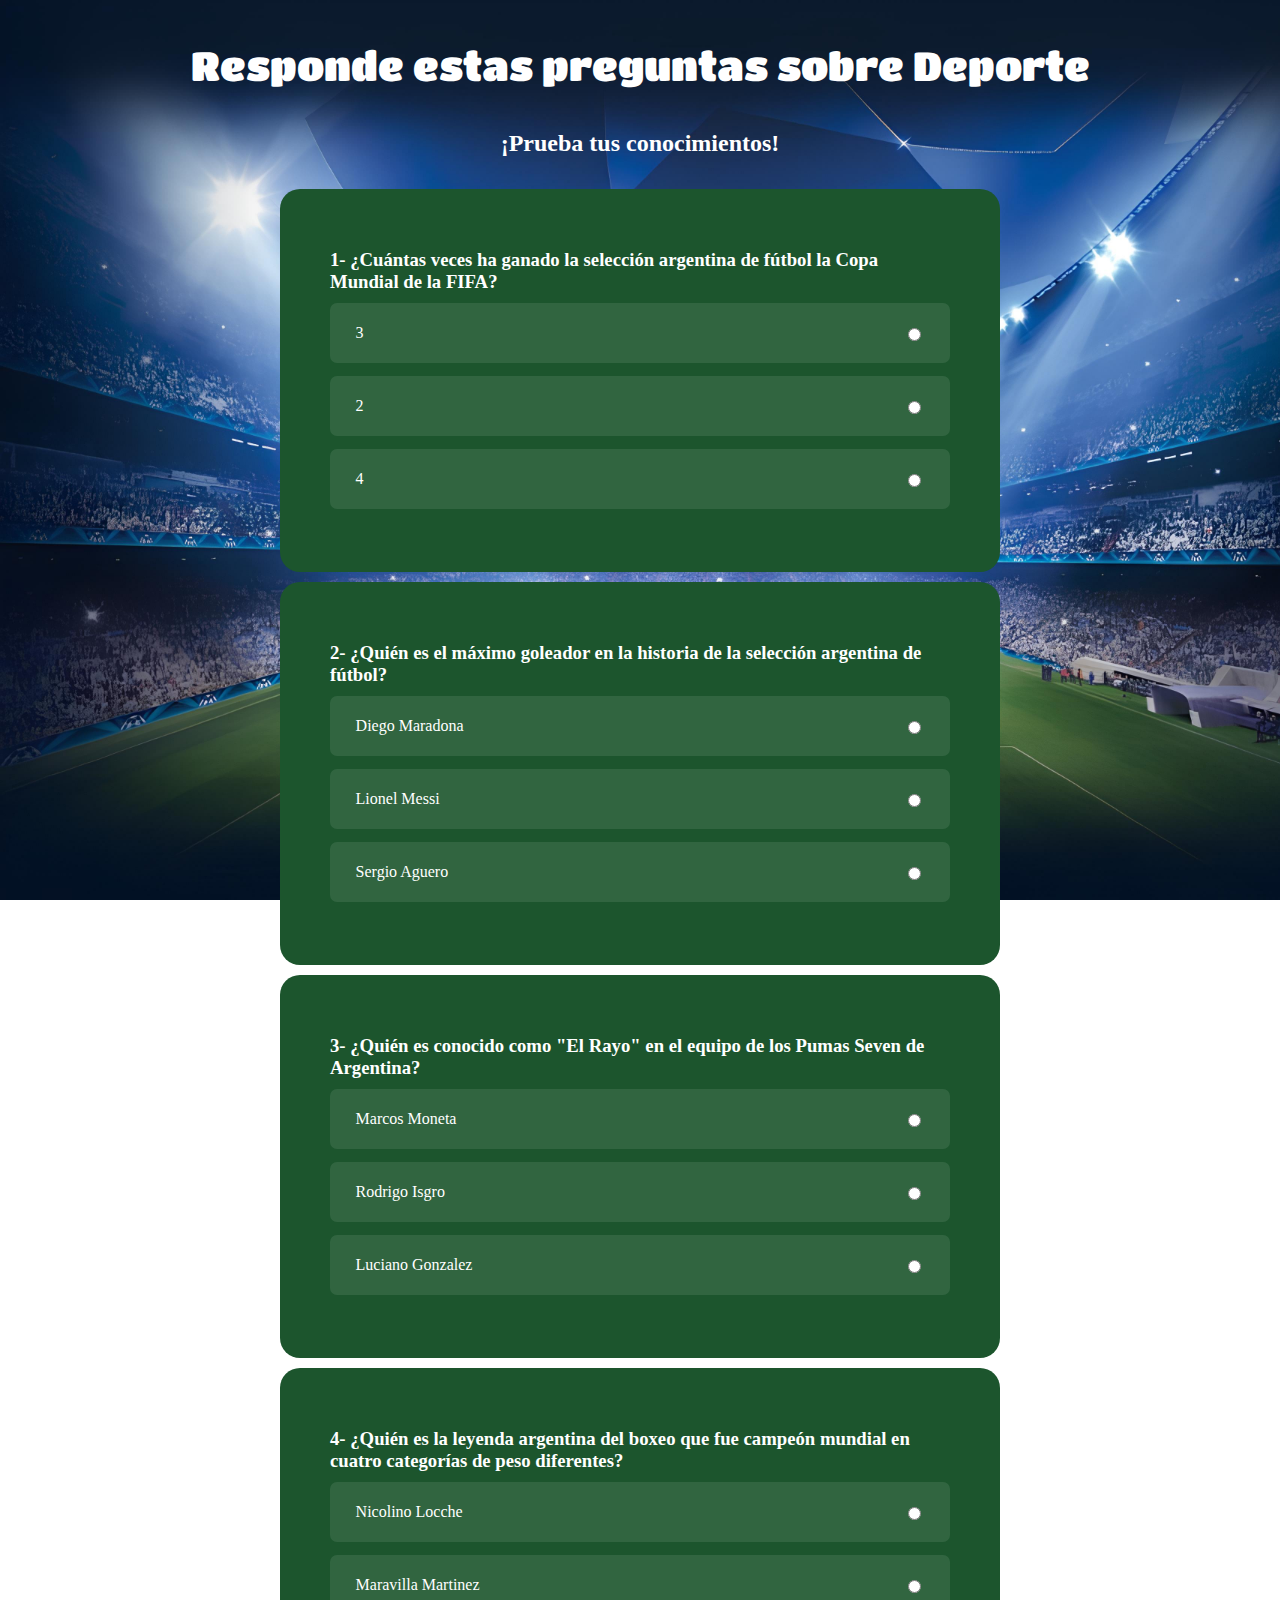
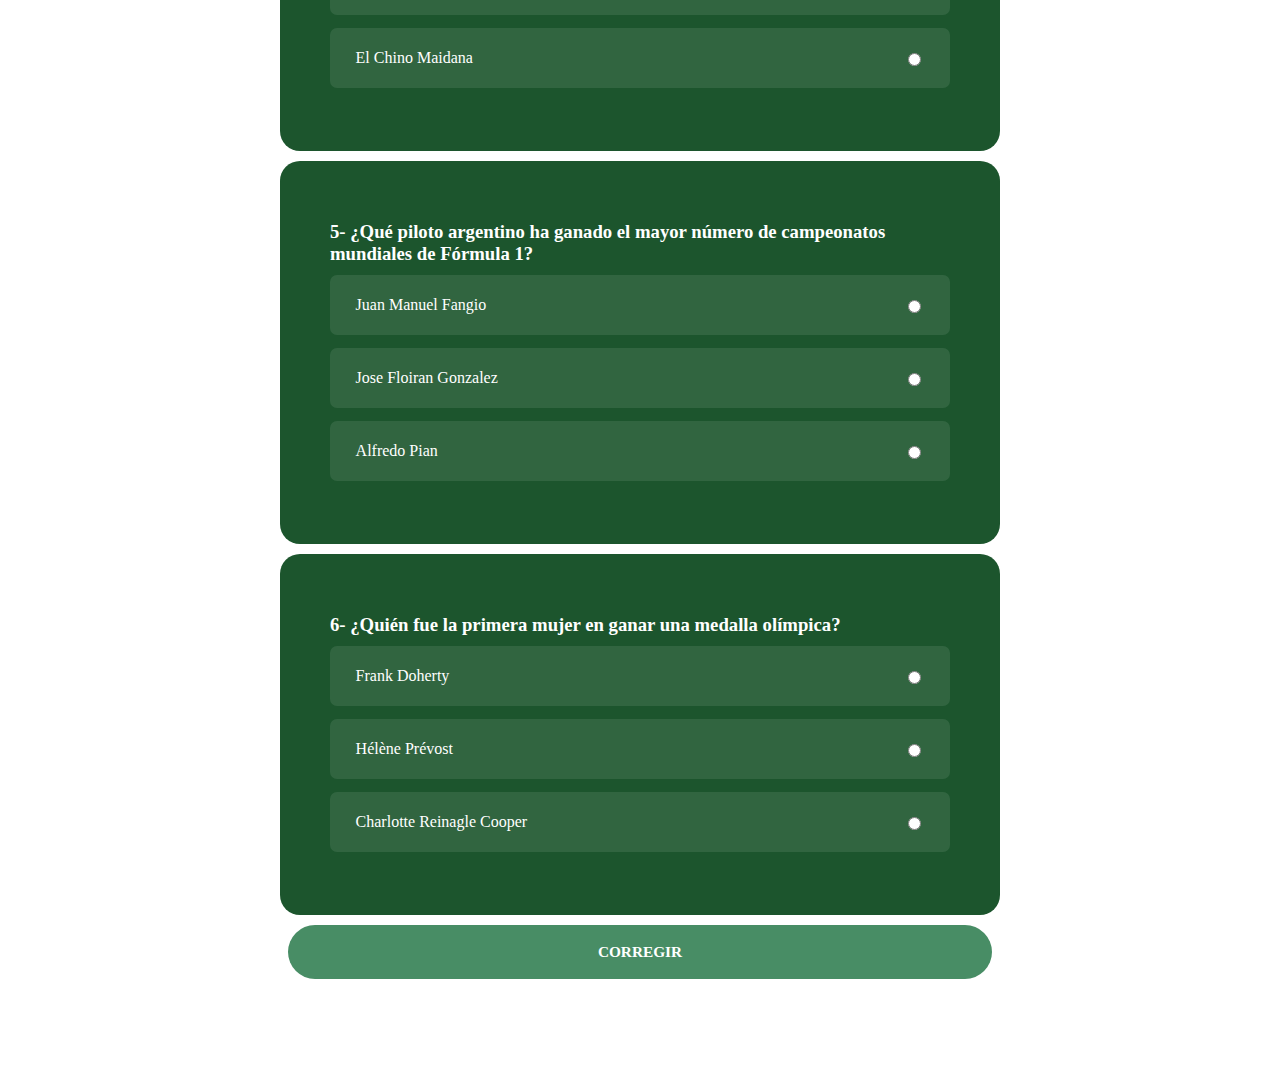
==== commit ae9f29f4: "se modifico codigo y carpetas de imagenes" ====
--- a/deporte.html
+++ b/deporte.html
@@ -8,7 +8,6 @@
     <link rel="stylesheet" href="estilo.css">
     <meta charset="UTF-8">
     <meta content="Amparo_Aresca_y_Franco_Gorostiaga" name="nombre">
-    <meta content="cuestionario de preguntas sobre deporte" name="descripcion" >
     <meta content="quiz,cultura" name="keywords">
     <title>Deporte</title>
 </head>
@@ -39,7 +38,7 @@
 
     <div class="deporte">
         <section class="pr">
-            <h3>2- ¿Quién es el máximo goleador en la historia de la selección Argentina de fútbol?</h3>
+            <h3>2- ¿Quién es el máximo goleador en la historia de la selección argentina de fútbol?</h3>
             <label for="p3">
                 <p class="opcion">Diego Maradona</p>
                 <input type="radio" name="p1" id="p3" value="1">
--- a/estilo.css
+++ b/estilo.css
@@ -33,11 +33,11 @@
     float: left;
 }
 .TituloPrincipal{
-        font-family: "Jersey 15", sans-serif;
-        font-weight: 400;
-        font-style: normal;
+    font-family: "Jersey 15", sans-serif;
+    font-weight: 400;
+    font-style: normal;
     font-size: 80px;
-    }
+}
 
 
 div.especial{
@@ -115,13 +115,13 @@
             justify-content: space-between;
             padding-inline: 2vw;
             background-color:#5d9bc554;
-            }
-            label:hover{
-                background: #5d9bc5;
-                transition: all .5s;
-            }
         }
-    }
+        label:hover{
+            background: #5d9bc5;
+            transition: all .5s;
+        }
+    }
+}
 
 
 #p0{
@@ -328,7 +328,7 @@
     gap: 10px;
 }
 div.deporte{
-   background-color: rgb(28, 85, 45);
+    background-color: rgb(28, 85, 45);
     width: 50vw;
     border-radius: 20px;
     margin: auto;
@@ -363,7 +363,7 @@
         justify-content: space-between;
         padding-inline: 2vw;
         label:hover{
-    
+
             transition: all .5s;
         }
     }
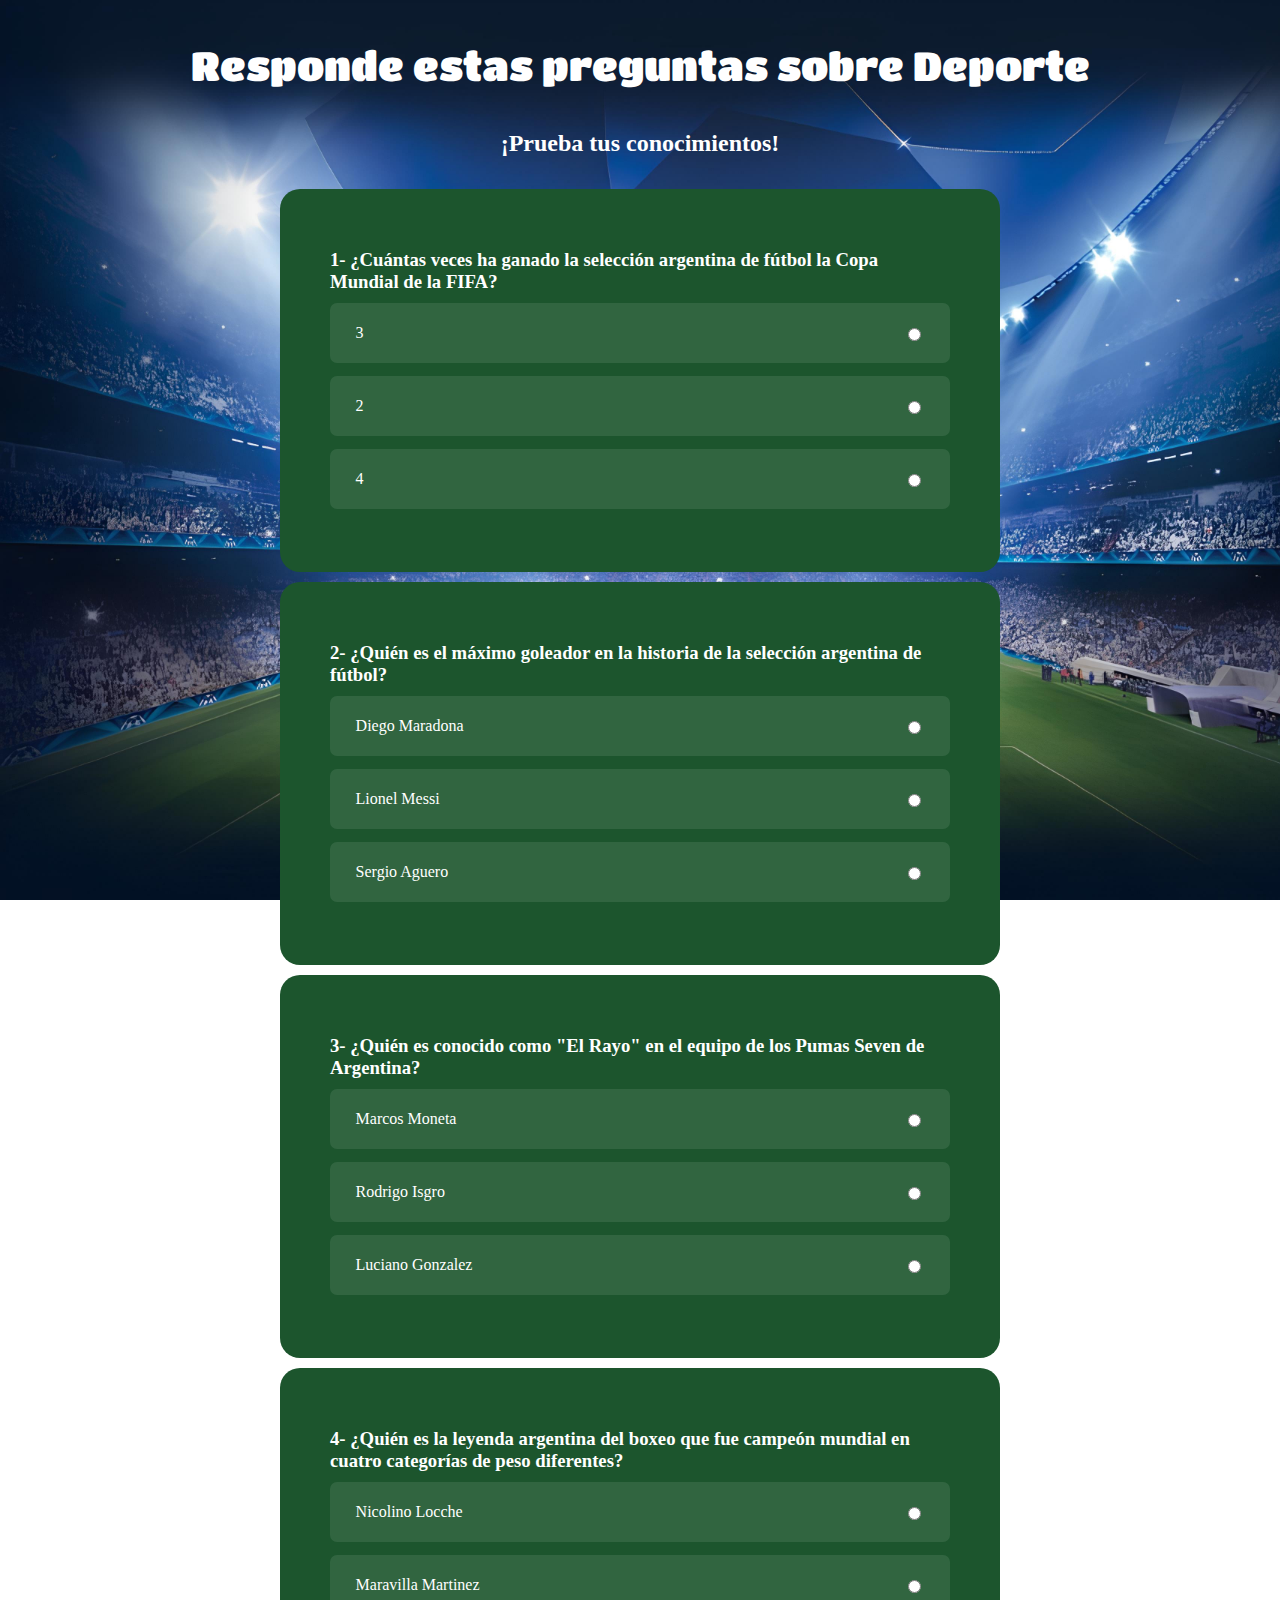
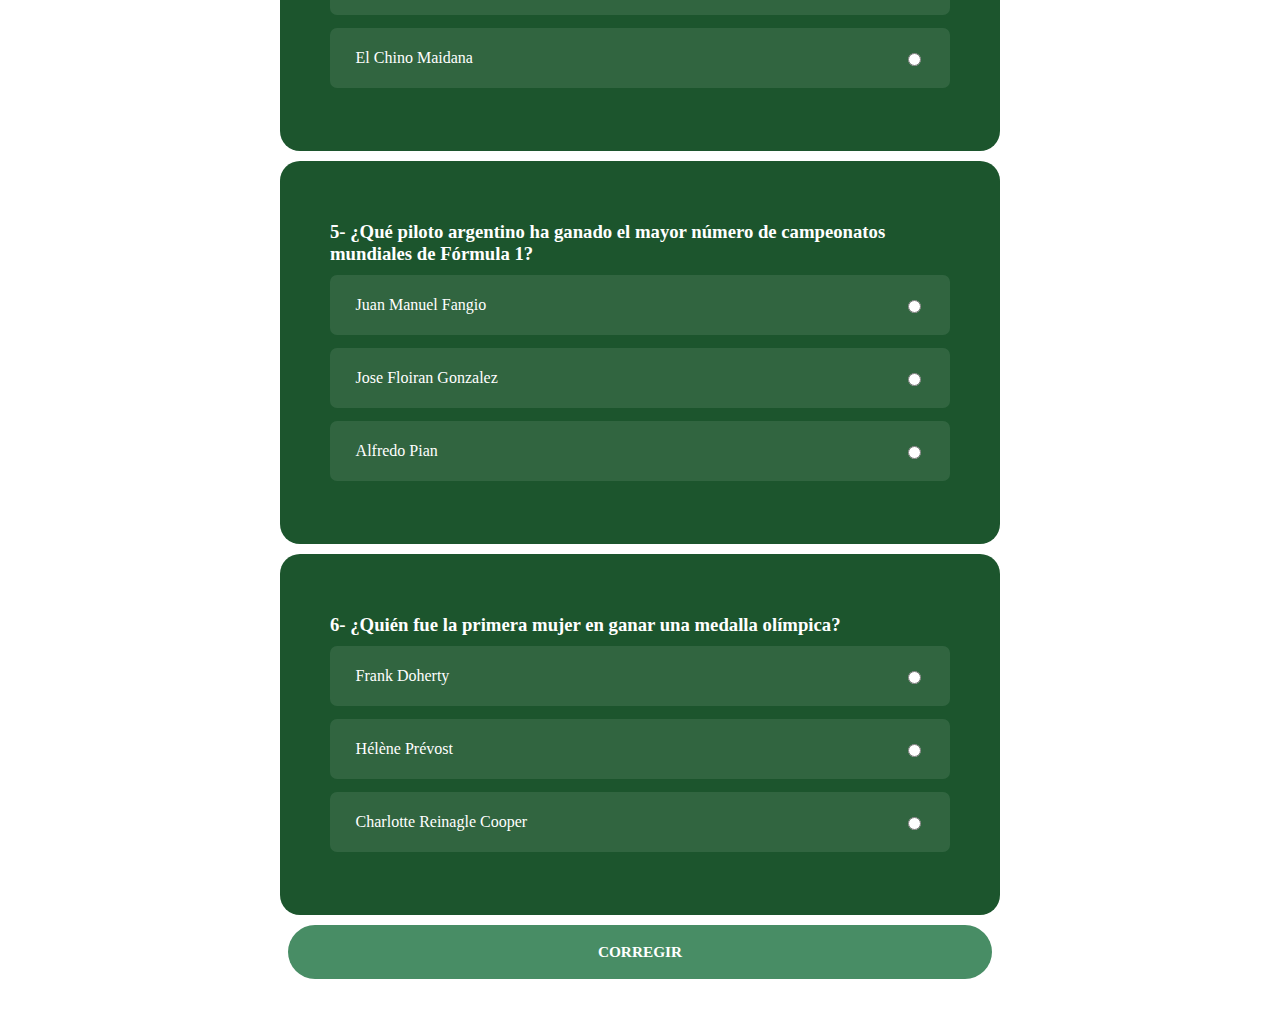
==== commit c3e9d316: "se agregaron funcionalidades en js y wireframes" ====
--- a/deporte.html
+++ b/deporte.html
@@ -125,14 +125,13 @@
             </label>
         </section>
     </div>
-    <button class="botonDep" type="button" onclick="evaluateQuiz2()">CORREGIR</button>
+    <button type="button" class="botonDep" onclick="evaluateQuiz2()">CORREGIR</button>
+    <canvas id="loadingCanvas" width="100" height="100" style="display: none; margin: 20px auto;"></canvas>
+    <h3 id="resultadoText" style="display: none;">¡Resultado listo!</h3>
+    <a class="volverButton" href="index.html">Volver al inicio</a>
+
 </form>
 
-<div>
-    <h2 class="tituloDep2">Cantidad acertadas: <span id="resultado"></span></h2>
-</div>
-
-<a class="volverButton" href="index.html">Volver al inicio</a>
 <script src="main.js"></script>
 </body>
 </html>--- a/estilo.css
+++ b/estilo.css
@@ -471,3 +471,17 @@
 .entreteni:hover{
     background: none;
 }
+
+#loadingCanvas {
+    display: block;
+    margin: 20px auto;
+    background-color: #f9f9f9;
+    border-radius: 50%;
+    border: 2px solid #ccc;
+}
+#resultadoText {
+    text-align: center;
+    font-size: 1.5em;
+    margin-top: 20px;
+    color: #333;
+}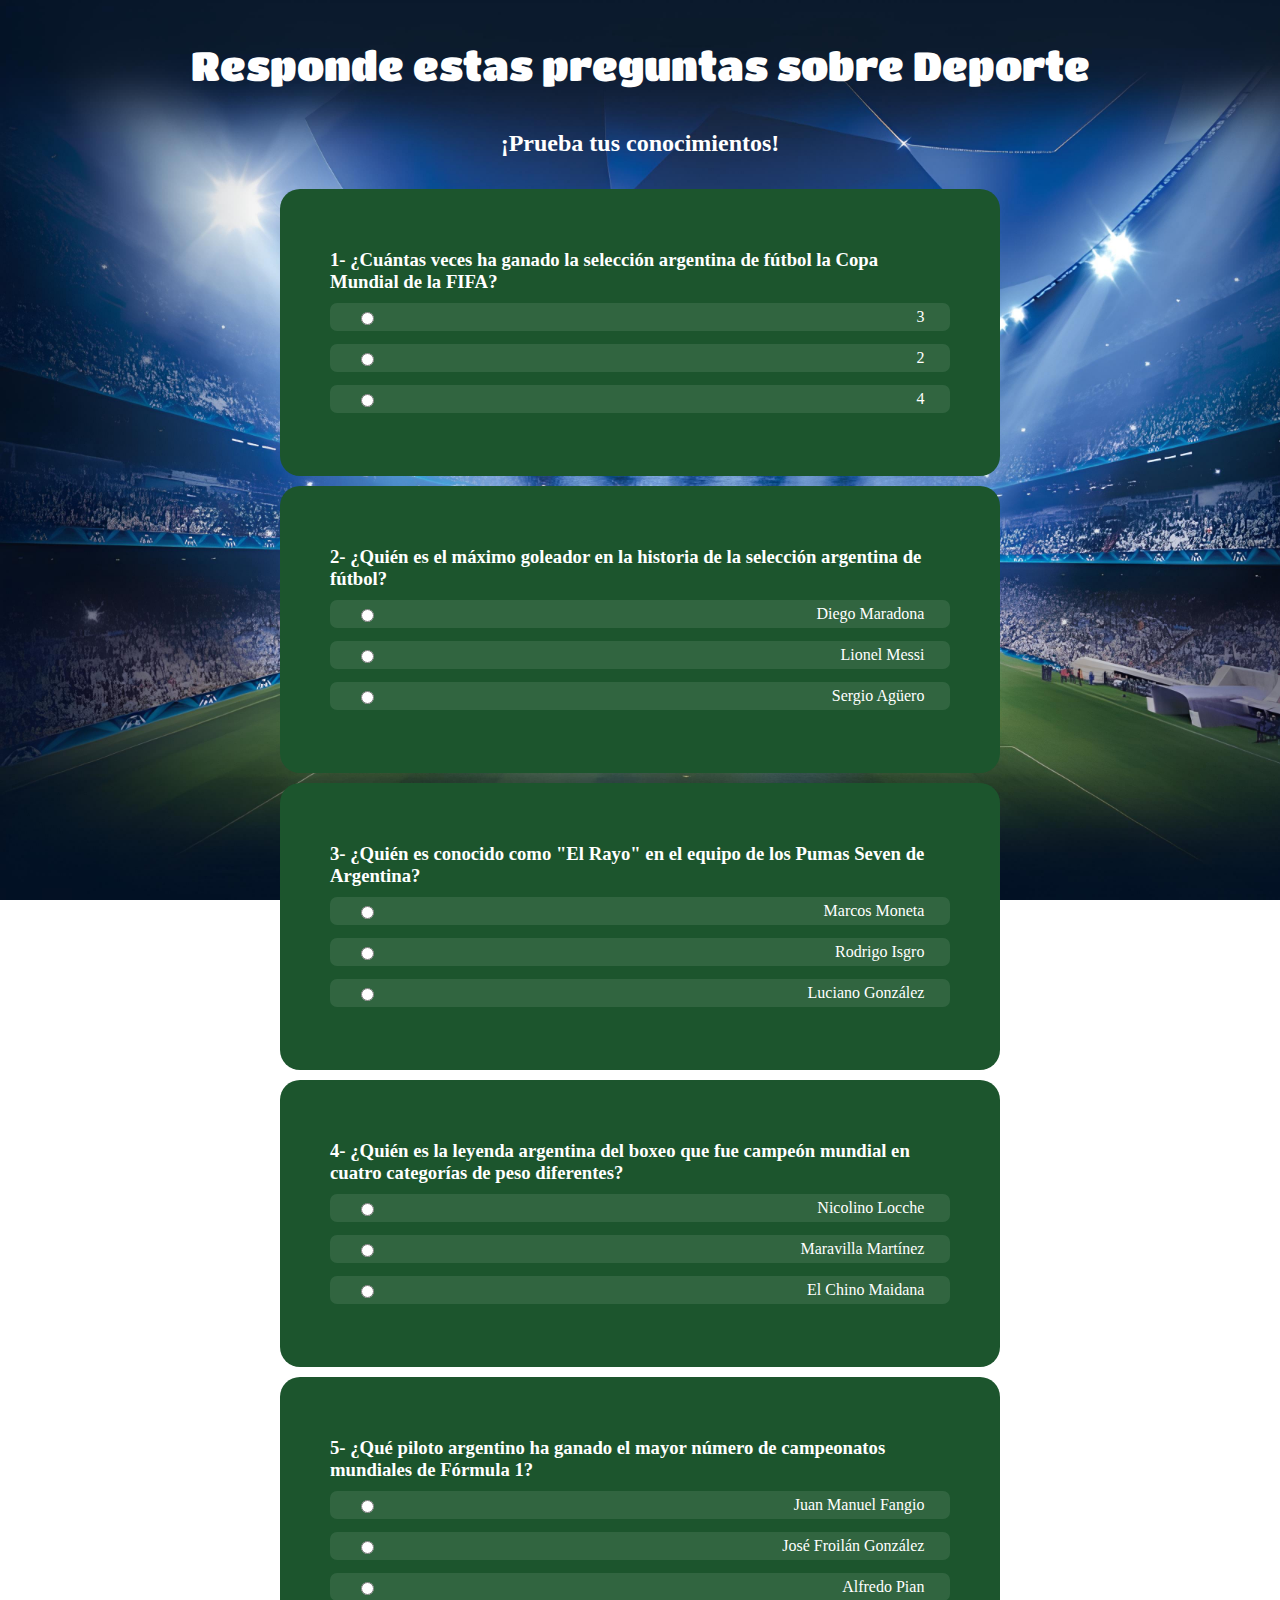
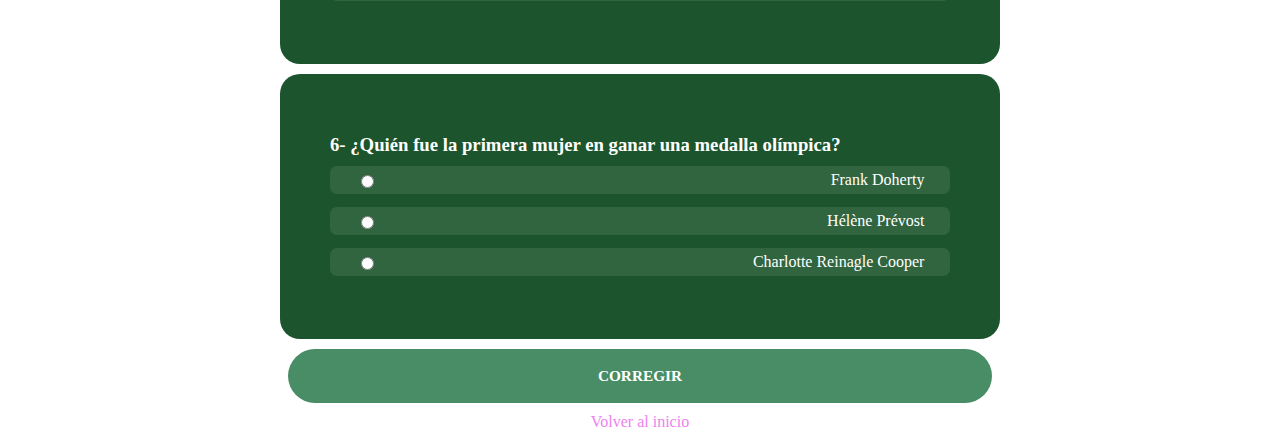
==== commit 7733a178: "arreglos de issues" ====
--- a/deporte.html
+++ b/deporte.html
@@ -22,16 +22,13 @@
         <section class="pr">
             <h3>1- ¿Cuántas veces ha ganado la selección argentina de fútbol la Copa Mundial de la FIFA?</h3>
             <label for="p0">
-                <p class="opcion">3</p>
-                <input type="radio" name="p0" id="p0" value="1">
+                <input type="radio" name="p0" id="p0" value="1"> 3
             </label>
             <label for="p1">
-                <p class="opcion">2</p>
-                <input type="radio" name="p0" id="p1" value="2">
+                <input type="radio" name="p0" id="p1" value="2"> 2
             </label>
             <label for="p2">
-                <p class="opcion">4</p>
-                <input type="radio" name="p0" id="p2" value="3">
+                <input type="radio" name="p0" id="p2" value="3"> 4
             </label>
         </section>
     </div>
@@ -40,16 +37,13 @@
         <section class="pr">
             <h3>2- ¿Quién es el máximo goleador en la historia de la selección argentina de fútbol?</h3>
             <label for="p3">
-                <p class="opcion">Diego Maradona</p>
-                <input type="radio" name="p1" id="p3" value="1">
+                <input type="radio" name="p1" id="p3" value="1"> Diego Maradona
             </label>
             <label for="p4">
-                <p class="opcion">Lionel Messi</p>
-                <input type="radio" name="p1" id="p4" value="2">
+                <input type="radio" name="p1" id="p4" value="2"> Lionel Messi
             </label>
             <label for="p5">
-                <p class="opcion">Sergio Aguero</p>
-                <input type="radio" name="p1" id="p5" value="3">
+                <input type="radio" name="p1" id="p5" value="3"> Sergio Agüero
             </label>
         </section>
     </div>
@@ -58,34 +52,29 @@
         <section class="pr">
             <h3>3- ¿Quién es conocido como "El Rayo" en el equipo de los Pumas Seven de Argentina?</h3>
             <label for="p6">
-                <p class="opcion">Marcos Moneta</p>
-                <input type="radio" name="p2" id="p6" value="1">
+                <input type="radio" name="p2" id="p6" value="1"> Marcos Moneta
             </label>
             <label for="p7">
-                <p class="opcion">Rodrigo Isgro</p>
-                <input type="radio" name="p2" id="p7" value="2">
+                <input type="radio" name="p2" id="p7" value="2"> Rodrigo Isgro
             </label>
             <label for="p8">
-                <p class="opcion">Luciano Gonzalez</p>
-                <input type="radio" name="p2" id="p8" value="3">
+                <input type="radio" name="p2" id="p8" value="3"> Luciano González
             </label>
         </section>
     </div>
 
     <div class="deporte">
         <section class="pr">
-            <h3>4- ¿Quién es la leyenda argentina del boxeo que fue campeón mundial en cuatro categorías de peso diferentes?</h3>
+            <h3>4- ¿Quién es la leyenda argentina del boxeo que fue campeón mundial en cuatro categorías de peso
+                diferentes?</h3>
             <label for="p9">
-                <p class="opcion">Nicolino Locche</p>
-                <input type="radio" name="p3" id="p9" value="1">
+                <input type="radio" name="p3" id="p9" value="1"> Nicolino Locche
             </label>
             <label for="p10">
-                <p class="opcion">Maravilla Martinez</p>
-                <input type="radio" name="p3" id="p10" value="2">
+                <input type="radio" name="p3" id="p10" value="2"> Maravilla Martínez
             </label>
             <label for="p11">
-                <p class="opcion">El Chino Maidana</p>
-                <input type="radio" name="p3" id="p11" value="3">
+                <input type="radio" name="p3" id="p11" value="3"> El Chino Maidana
             </label>
         </section>
     </div>
@@ -94,16 +83,13 @@
         <section class="pr">
             <h3>5- ¿Qué piloto argentino ha ganado el mayor número de campeonatos mundiales de Fórmula 1?</h3>
             <label for="p12">
-                <p class="opcion">Juan Manuel Fangio</p>
-                <input type="radio" name="p4" id="p12" value="1">
+                <input type="radio" name="p4" id="p12" value="1"> Juan Manuel Fangio
             </label>
             <label for="p13">
-                <p class="opcion">Jose Floiran Gonzalez</p>
-                <input type="radio" name="p4" id="p13" value="2">
+                <input type="radio" name="p4" id="p13" value="2"> José Froilán González
             </label>
             <label for="p14">
-                <p class="opcion">Alfredo Pian</p>
-                <input type="radio" name="p4" id="p14" value="3">
+                <input type="radio" name="p4" id="p14" value="3"> Alfredo Pian
             </label>
         </section>
     </div>
@@ -112,22 +98,19 @@
         <section class="pr">
             <h3>6- ¿Quién fue la primera mujer en ganar una medalla olímpica?</h3>
             <label for="p15">
-                <p class="opcion">Frank Doherty</p>
-                <input type="radio" name="p5" id="p15" value="1">
+                <input type="radio" name="p5" id="p15" value="1"> Frank Doherty
             </label>
             <label for="p16">
-                <p class="opcion">Hélène Prévost</p>
-                <input type="radio" name="p5" id="p16" value="2">
+                <input type="radio" name="p5" id="p16" value="2"> Hélène Prévost
             </label>
             <label for="p17">
-                <p class="opcion">Charlotte Reinagle Cooper</p>
-                <input type="radio" name="p5" id="p17" value="3">
+                <input type="radio" name="p5" id="p17" value="3"> Charlotte Reinagle Cooper
             </label>
         </section>
     </div>
     <button type="button" class="botonDep" onclick="evaluateQuiz2()">CORREGIR</button>
-    <canvas id="loadingCanvas" width="100" height="100" style="display: none; margin: 20px auto;"></canvas>
-    <h3 id="resultadoText" style="display: none;">¡Resultado listo!</h3>
+    <canvas id="loadingCanvas" width="100" height="100"></canvas>
+    <h3 id="resultadoText">¡Resultado listo!</h3>
     <a class="volverButton" href="index.html">Volver al inicio</a>
 
 </form>
--- a/estilo.css
+++ b/estilo.css
@@ -1,38 +1,43 @@
 /*Estilo de Index*/
 
-body{
+body {
     font-family: 'Poppins';
-    .Menu{
-        a{
-            color: #726464 ;
-
+    .Menu {
+        a {
+            color: #726464;
         }
     }
 }
-a{
+
+a {
     color: white;
     transition: all .5s;
 }
+
 a:link, a:visited {
-    color: rgb(255, 255, 255) ;
-}
-.PaginaPrincipal{
+    color: rgb(255, 255, 255);
+}
+
+.PaginaPrincipal {
     background-color: beige;
-    background-image: url("imagenes/fondo_quiz.jpg");
+    background-image: url("imagenes/fondo_q.png");
     background-size: cover;
     text-align: center;
     font-size: 26px;
 }
-.TituloPrincipal{
+
+.TituloPrincipal {
     border: 7px dashed lightpink;
-    margin: 10px;
-    padding: 5px 30px;
-}
-#principal{
+    margin: 10px; /*espaciado externo*/
+    padding: 5px 30px;/*espaciado interno*/
+}
+
+#principal {
     width: 100px;
     float: left;
 }
-.TituloPrincipal{
+
+.TituloPrincipal {
     font-family: "Jersey 15", sans-serif;
     font-weight: 400;
     font-style: normal;
@@ -40,24 +45,27 @@
 }
 
 
-div.especial{
+div.especial {
     border: none;
     margin: 30px;
     padding: 5px 30px;
 }
-a:link , a:visited{
+
+a:link, a:visited {
     color: violet;
 }
-a:hover{
+
+a:hover {
     font-size: 1.1em;
 }
-a:active{
+
+a:active {
     font-weight: bold;
 }
 
 /*Estilo de Geografia*/
 
-.tituloGeo{
+.tituloGeo {
 
     color: #fff;
     padding: 15px 0;
@@ -66,57 +74,65 @@
     font-weight: 400;
     font-style: normal;
 }
-.paginaUno{
+
+.paginaUno {
     background-image: url("imagenes/fondoGeo.jpg");
-    background-size: cover;
-    background-attachment: fixed;
-
-
-}
-
-.tituloGeo2{
+    background-size: cover;/*imagen cubre fondo*/
+    background-attachment: fixed;/*fondo no se mueve con scroll*/
+
+
+}
+
+.tituloGeo2 {
     color: #ffffff;
     text-align: center;
     border: none;
     margin: auto;
     margin-bottom: 2vh;
 }
-.aciertos{
+
+.aciertos {
     padding-block: 5vh;
 }
-.p{
+
+.p {
     border: none;
     border-radius: 7px;
     padding: 10px;
     display: flex;
     flex-direction: column;
     gap: 10px;
-    h3{
+
+    h3 {
         margin-block: 0;
         margin-bottom: .7em;
     }
 
 }
-#quizForm{
+
+#quizForm {
     display: flex;
     flex-direction: column;
     gap: 2vh;
 }
-.container{
+
+.container {
     background-color: #84c3ec;
     width: 50vw;
     margin: auto;
     padding: 20px;
     border-radius: 20px;
-    .p{
-        label{
+
+    .p {
+        label {
             display: flex;
             align-items: center;
             justify-content: space-between;
             padding-inline: 2vw;
-            background-color:#5d9bc554;
+            background-color: #5d9bc554;
         }
-        label:hover{
+
+        label:hover {
             background: #5d9bc5;
             transition: all .5s;
         }
@@ -124,151 +140,169 @@
 }
 
 
-#p0{
-    padding: 10px;
-    font-size: 18px;
-
-    display: block;
-    border-radius: 10px;
-
-}
-#p1{
-    padding: 10px;
-    font-size: 18px;
-
-    display: block;
-    border-radius: 10px;
-
-}
-#p2{
-    padding: 10px;
-    font-size: 18px;
-
-    display: block;
-    border-radius: 10px;
-
-}
-#p3{
-    padding: 10px;
-    font-size: 18px;
-
-    display: block;
-    border-radius: 10px;
-
-}
-#p4{
-    padding: 10px;
-    font-size: 18px;
-
-    display: block;
-    border-radius: 10px;
-
-}
-#p5{
-    padding: 10px;
-    font-size: 18px;
-
-    display: block;
-    border-radius: 10px;
-
-}
-#p6{
-    padding: 10px;
-    font-size: 18px;
-
-    display: block;
-    border-radius: 10px;
-
-}
-#p7{
-    padding: 10px;
-    font-size: 18px;
-
-    display: block;
-    border-radius: 10px;
-
-}
-#p8{
-    padding: 10px;
-    font-size: 18px;
-
-    display: block;
-    border-radius: 10px;
-
-}
-#p9{
-    padding: 10px;
-    font-size: 18px;
-
-    display: block;
-    border-radius: 10px;
-
-}
-#p10{
-    padding: 10px;
-    font-size: 18px;
-
-    display: block;
-    border-radius: 10px;
-
-}
-#p11{
-    padding: 10px;
-    font-size: 18px;
-
-    display: block;
-    border-radius: 10px;
-
-}
-#p12{
-    padding: 10px;
-    font-size: 18px;
-
-    display: block;
-    border-radius: 10px;
-
-}
-#p13{
-    padding: 10px;
-    font-size: 18px;
-
-    display: block;
-    border-radius: 10px;
-
-}
-#p14{
-    padding: 10px;
-    font-size: 18px;
-
-    display: block;
-    border-radius: 10px;
-
-}
-#p15{
-    padding: 10px;
-    font-size: 18px;
-
-    display: block;
-    border-radius: 10px;
-
-}
-#p16{
-    padding: 10px;
-    font-size: 18px;
-
-    display: block;
-    border-radius: 10px;
-
-}
-#p17{
-    padding: 10px;
-    font-size: 18px;
-
-    display: block;
-    border-radius: 10px;
-
-}
-label{
+#p0 {
+    padding: 10px;
+    font-size: 18px;
+
+    display: block;
+    border-radius: 10px;
+
+}
+
+#p1 {
+    padding: 10px;
+    font-size: 18px;
+
+    display: block;
+    border-radius: 10px;
+
+}
+
+#p2 {
+    padding: 10px;
+    font-size: 18px;
+
+    display: block;
+    border-radius: 10px;
+
+}
+
+#p3 {
+    padding: 10px;
+    font-size: 18px;
+
+    display: block;
+    border-radius: 10px;
+
+}
+
+#p4 {
+    padding: 10px;
+    font-size: 18px;
+
+    display: block;
+    border-radius: 10px;
+
+}
+
+#p5 {
+    padding: 10px;
+    font-size: 18px;
+
+    display: block;
+    border-radius: 10px;
+
+}
+
+#p6 {
+    padding: 10px;
+    font-size: 18px;
+
+    display: block;
+    border-radius: 10px;
+
+}
+
+#p7 {
+    padding: 10px;
+    font-size: 18px;
+
+    display: block;
+    border-radius: 10px;
+
+}
+
+#p8 {
+    padding: 10px;
+    font-size: 18px;
+
+    display: block;
+    border-radius: 10px;
+
+}
+
+#p9 {
+    padding: 10px;
+    font-size: 18px;
+
+    display: block;
+    border-radius: 10px;
+
+}
+
+#p10 {
+    padding: 10px;
+    font-size: 18px;
+
+    display: block;
+    border-radius: 10px;
+
+}
+
+#p11 {
+    padding: 10px;
+    font-size: 18px;
+
+    display: block;
+    border-radius: 10px;
+
+}
+
+#p12 {
+    padding: 10px;
+    font-size: 18px;
+
+    display: block;
+    border-radius: 10px;
+
+}
+
+#p13 {
+    padding: 10px;
+    font-size: 18px;
+
+    display: block;
+    border-radius: 10px;
+
+}
+
+#p14 {
+    padding: 10px;
+    font-size: 18px;
+
+    display: block;
+    border-radius: 10px;
+
+}
+
+#p15 {
+    padding: 10px;
+    font-size: 18px;
+
+    display: block;
+    border-radius: 10px;
+
+}
+
+#p16 {
+    padding: 10px;
+    font-size: 18px;
+
+    display: block;
+    border-radius: 10px;
+
+}
+
+#p17 {
+    padding: 10px;
+    font-size: 18px;
+
+    display: block;
+    border-radius: 10px;
+
+}
+
+label {
     display: block;
     padding: 7px;
     border-radius: 7px;
@@ -276,7 +310,7 @@
     margin-bottom: 3px;
 }
 
-.botonGeo{
+.botonGeo {
     font-family: 'Poppins';
     font-size: 1.7vh;
     font-weight: 600;
@@ -289,12 +323,14 @@
     border-radius: 100px;
     border: none;
 }
-.botonGeo:hover{
+
+.botonGeo:hover {
     transition: all .5s;
     background: rgb(76, 145, 185);
 }
-.volverButton{
-    color: white !important;
+
+.volverButton {
+    color: #ffffff;
     display: flex;
     text-decoration: none;
     align-items: center;
@@ -304,7 +340,7 @@
 
 /*Estilo de Deporte*/
 
-.tituloDep{
+.tituloDep {
 
 
     color: #fff;
@@ -317,39 +353,46 @@
 
 
 }
-.contenido{
+
+.contenido {
     background-image: url("imagenes/fondoDep.jpg");
     background-size: cover;
     background-attachment: fixed;
 }
-#quizzForm2{
+
+#quizzForm2 {
     display: flex;
     flex-direction: column;
     gap: 10px;
 }
-div.deporte{
+
+div.deporte {
     background-color: rgb(28, 85, 45);
     width: 50vw;
     border-radius: 20px;
     margin: auto;
     padding: 40px;
-    h3{
+
+    h3 {
         margin: 0px;
     }
 }
+
 .tituloDep2 {
     text-align: center;
     border: none;
-    margin-bottom:2rem;
-}
-.pr{
+    margin-bottom: 2rem;
+}
+
+.pr {
     display: flex;
     flex-direction: column;
     gap: 10px;
     border-radius: 7px;
     padding: 10px;
     margin: 10px 0;
-    label{
+
+    label {
         display: flex;
         justify-content: space-between;
         padding: 5px;
@@ -362,18 +405,19 @@
         align-items: center;
         justify-content: space-between;
         padding-inline: 2vw;
-        label:hover{
+
+        label:hover {
 
             transition: all .5s;
         }
     }
-    label:hover{
-        background: rgba(0, 0, 0, 0.178) ;
-    }
-}
-
-
-.botonDep{
+
+    label:hover {
+        background: rgba(0, 0, 0, 0.178);
+    }
+}
+
+.botonDep {
     color: white;
     font-family: 'Poppins';
     font-size: 1.7vh;
@@ -387,21 +431,23 @@
     border-radius: 100px;
     border: none;
 }
-.botonDep:hover{
+
+.botonDep:hover {
     background-color: rgb(46, 100, 69);
     transition: all .5s;
 }
 
 /*Estilo de Entretenimiento*/
 
-.PaginaDos{
+.PaginaDos {
 
     background-image: url(imagenes/fondoEnt.jpg);
     background-attachment: fixed;
     text-align: center;
     font-size: 18px;
 }
-.tituloEntre{
+
+.tituloEntre {
     background-color: #631e1e;
     box-shadow: 10px 10px 20px 0px #00000056;
     color: #fff;
@@ -411,21 +457,24 @@
     font-weight: 400;
     font-style: normal;
 }
-.tituloEntre2{
+
+.tituloEntre2 {
     color: white;
     text-align: center;
     border: none;
     margin-bottom: 1.8rem;
     font-size: 30px;
 }
-#quizzForm3{
+
+#quizzForm3 {
     display: flex;
     align-items: center;
     justify-content: center;
     flex-direction: column;
     gap: 20px;
 }
-.pre{
+
+.pre {
     color: white;
     display: flex;
     justify-content: center;
@@ -435,13 +484,15 @@
     width: 45vw;
     border-radius: 20px;
     height: 25vh;
-    h3{
+
+    h3 {
         margin-block-start: 0;
         margin-block-end: 2em;
         font-size: 110%;
     }
 }
-.botonEntre{
+
+.botonEntre {
     color: white;
     font-family: 'Poppins';
     font-size: 1.7vh;
@@ -455,11 +506,13 @@
     border-radius: 100px;
     border: none;
 }
-.botonEntre:hover{
+
+.botonEntre:hover {
     background: #551d1d;
     transition: all .5s;
 }
-.entreteni{
+
+.entreteni {
     display: block;
     padding: 1px;
     border-radius: 0;
@@ -468,7 +521,7 @@
     margin-bottom: 2px;
 }
 
-.entreteni:hover{
+.entreteni:hover {
     background: none;
 }
 
@@ -479,9 +532,32 @@
     border-radius: 50%;
     border: 2px solid #ccc;
 }
+
 #resultadoText {
+    display:none;
     text-align: center;
     font-size: 1.5em;
     margin-top: 20px;
-    color: #333;
+    color: #f6f5f5;
+}
+
+.Footer {
+    background-color: #7e7474;
+    color: white;
+    text-align: center;
+    padding: 10px;
+    position: fixed;
+    bottom: 0;
+    left: 0;
+    width: 100%;
+    font-size: 14px;
+}
+
+#loadingCanvas {
+    display: none;
+    margin: 20px auto;
+}
+
+#resultadoText {
+    display: none;
 }